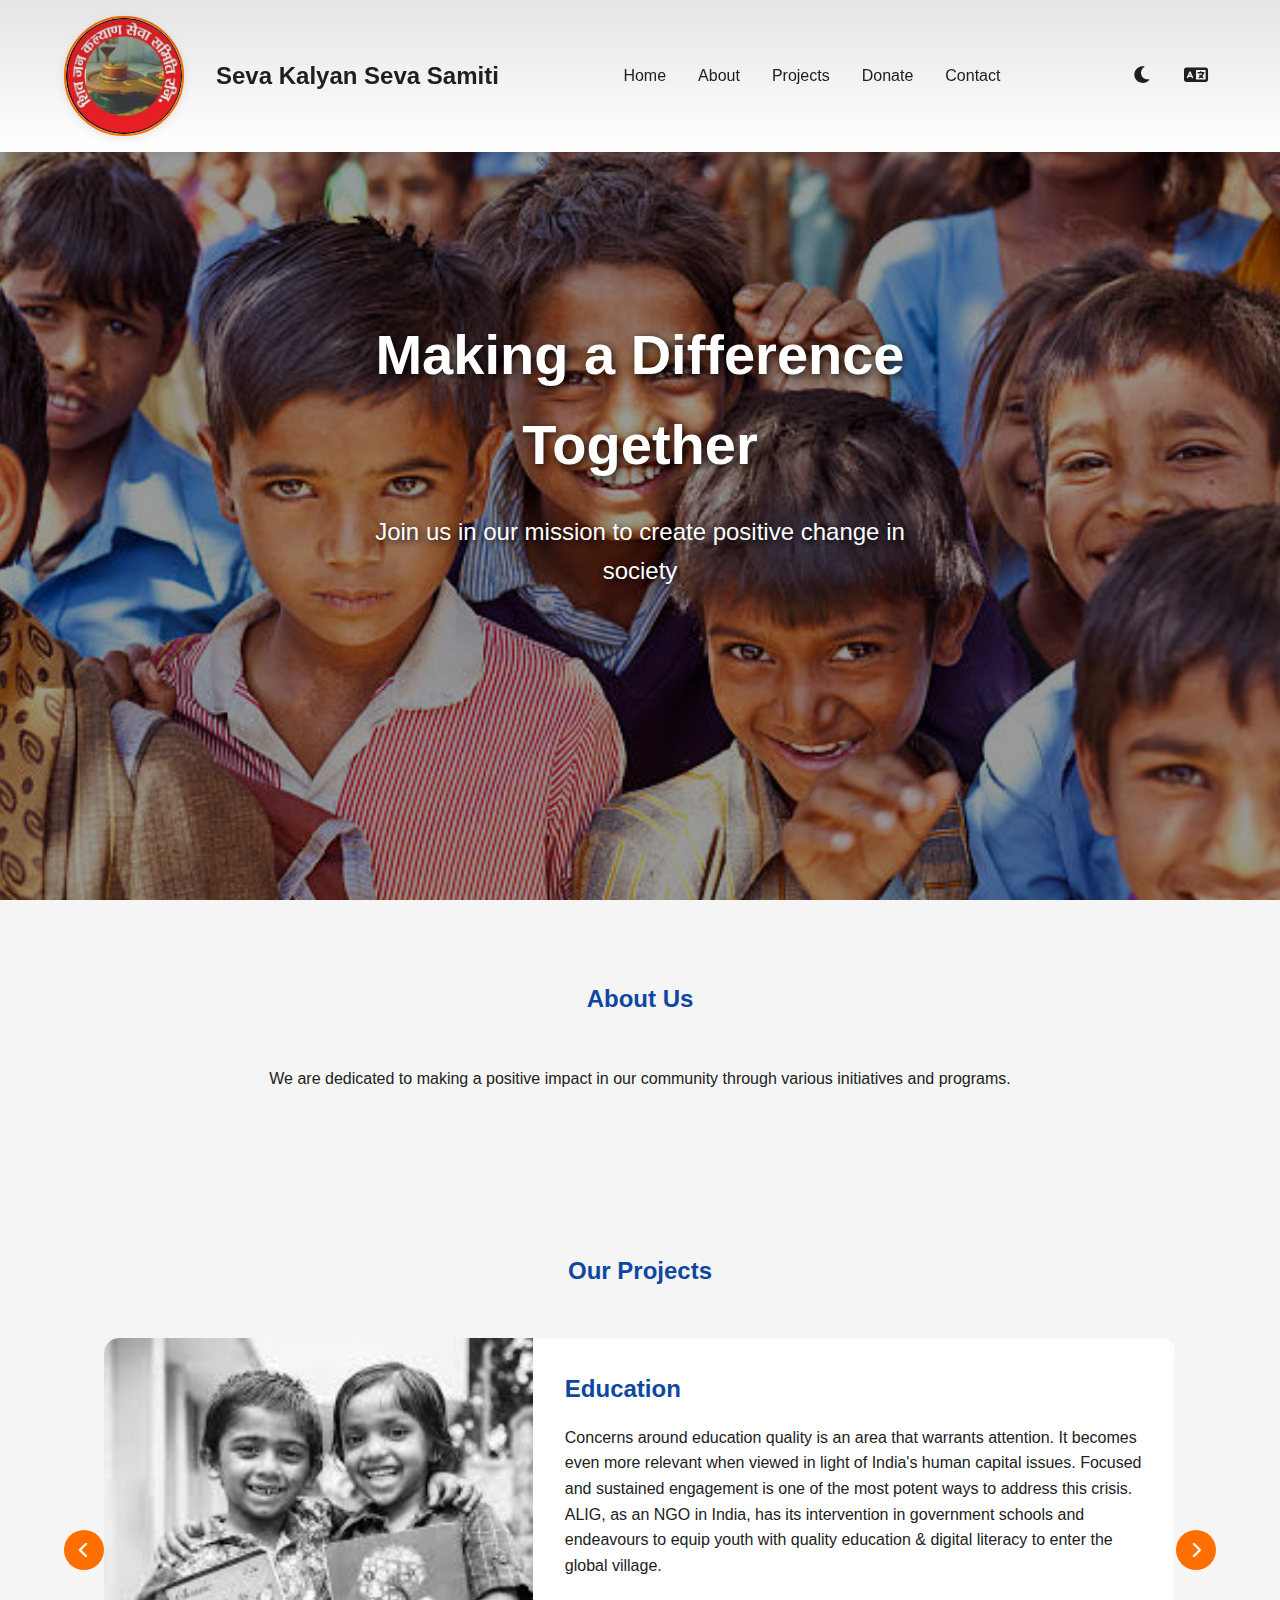
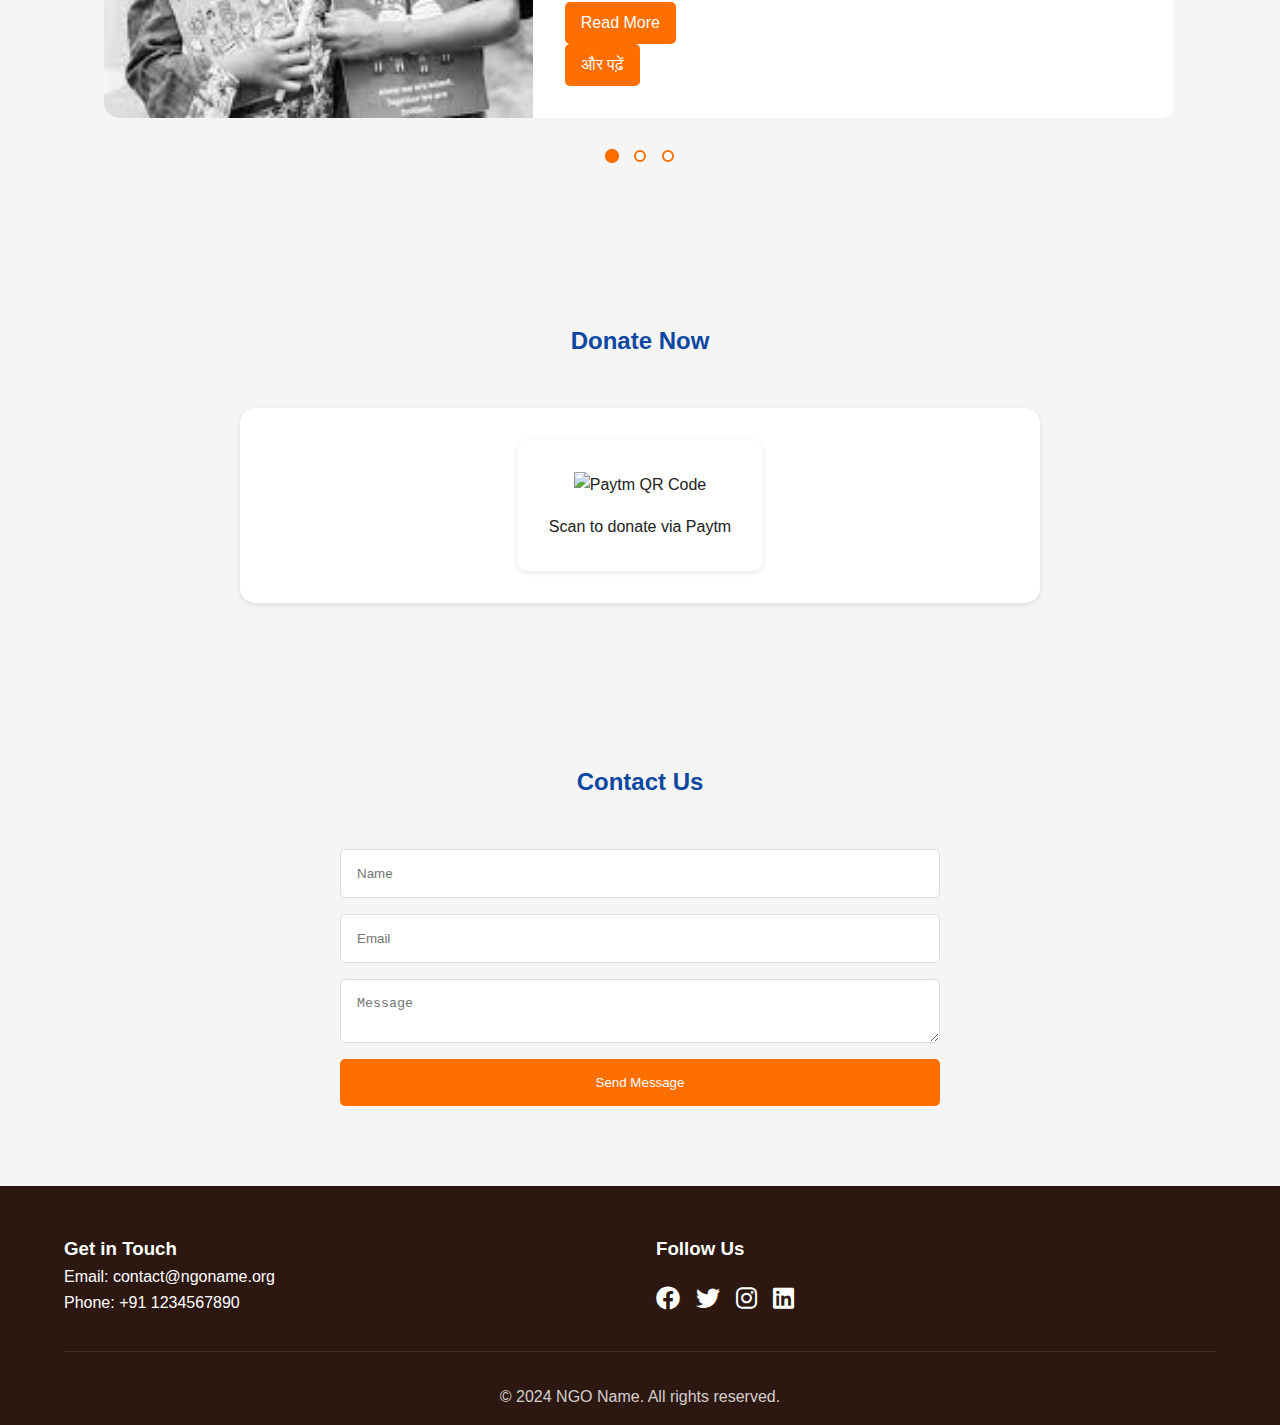
==== index.html @ a069b9fa "Add files via upload" ====
<!DOCTYPE html>
<html lang="en">
<head>
    <meta charset="UTF-8">
    <meta name="viewport" content="width=device-width, initial-scale=1.0">
    <title>NGO Website</title>
    <link rel="stylesheet" href="styles.css">
    <link rel="stylesheet" href="https://cdnjs.cloudflare.com/ajax/libs/font-awesome/6.0.0/css/all.min.css">
</head>
<body>
    <header>
        <nav class="navbar">
            <div class="logo">
                <img src="logo.png" alt="सेवा कल्याण सेवा समिति Logo" class="logo-img">
                <div class="logo-text">
                    <h1 class="en">Seva Kalyan Seva Samiti</h1>
                    <h1 class="hi">सेवा कल्याण सेवा समिति</h1>
                </div>
            </div>
            <button class="hamburger">
                <i class="fas fa-bars"></i>
            </button>
            <div class="nav-links">
                <a href="#home">Home</a>
                <a href="#about">About</a>
                <a href="#projects">Projects</a>
                <a href="#donate">Donate</a>
                <a href="#contact">Contact</a>
            </div>
            <div class="nav-controls">
                <button id="darkModeToggle">
                    <i class="fas fa-moon"></i>
                </button>
                <button id="languageToggle">
                    <i class="fas fa-language"></i>
                </button>
            </div>
        </nav>
    </header>

    <main>
        <section id="home" class="hero">
            <div class="hero-background"></div>
            <div class="hero-content">
                <div class="hero-text">
                    <h1 class="en">Making a Difference Together</h1>
                    <h1 class="hi">साथ मिलकर बदलाव लाएं</h1>
                    <p class="en">Join us in our mission to create positive change in society</p>
                    <p class="hi">समाज में सकारात्मक बदलाव लाने के लिए हमारे साथ जुड़ें</p>
                </div>
            </div>
        </section>

        <section id="about" class="about">
            <h2 class="en">About Us</h2>
            <h2 class="hi">हमारे बारे में</h2>
            <div class="about-content">
                <p class="en">We are dedicated to making a positive impact in our community through various initiatives and programs.</p>
                <p class="hi">हम विभिन्न पहलों और कार्यक्रमों के माध्यम से अपने समुदाय में सकारात्मक प्रभाव डालने के लिए समर्पित हैं।</p>
            </div>
        </section>

        <section id="projects" class="projects">
            <h2 class="en">Our Projects</h2>
            <h2 class="hi">हमारे प्रोजेक्ट्स</h2>
            
            <div class="carousel-container">
                <button class="carousel-button prev">
                    <i class="fas fa-chevron-left"></i>
                </button>
                
                <div class="carousel-track-container">
                    <div class="carousel-track">
                        <!-- Education Card -->
                        <div class="carousel-card">
                            <div class="card-image">
                                <img src="education.jpeg" alt="Education">
                            </div>
                            <div class="card-content">
                                <h3 class="en">Education</h3>
                                <h3 class="hi">शिक्षा</h3>
                                <p class="en">Concerns around education quality is an area that warrants attention. It becomes even more relevant when viewed in light of India's human capital issues. Focused and sustained engagement is one of the most potent ways to address this crisis. ALIG, as an NGO in India, has its intervention in government schools and endeavours to equip youth with quality education & digital literacy to enter the global village.</p>
                                <p class="hi">शिक्षा की गुणवत्ता के बारे में चिंताएं एक ऐसा क्षेत्र है जो ध्यान देने योग्य है। भारत की मानव पूंजी के मुद्दों के संदर्भ में यह और भी प्रासंगिक हो जाता है।</p>
                                <a href="programs.html#education" class="read-more en">Read More</a>
                                <a href="programs.html#education" class="read-more hi">और पढ़ें</a>
                            </div>
                        </div>

                        <!-- Health Card -->
                        <div class="carousel-card">
                            <div class="card-image">
                                <img src="health.jpeg" alt="Health & Emergency">
                            </div>
                            <div class="card-content">
                                <h3 class="en">Health & Emergency</h3>
                                <h3 class="hi">स्वास्थ्य और आपातकाल</h3>
                                <p class="en">India has more than half of its population under the age of twenty-five years, a proportion which is larger than any other country in the world. It is thus imperative to address issues pertaining to the health of this young population. ALIG as a responsible NGO in India, shoulders its responsibility by imparting training on health & emergency subjects to ensure our youth's well-being and to keep them prepared for such exigencies.</p>
                                <p class="hi">भारत की आधी से अधिक आबादी पच्चीस वर्ष से कम आयु की है, जो दुनिया के किसी भी अन्य देश की तुलना में अधिक है।</p>
                                <a href="programs.html#health" class="read-more en">Read More</a>
                                <a href="programs.html#health" class="read-more hi">और पढ़ें</a>
                            </div>
                        </div>

                        <!-- Skill Card -->
                        <div class="carousel-card">
                            <div class="card-image">
                                <img src="skill.jpeg" alt="Skill Development">
                            </div>
                            <div class="card-content">
                                <h3 class="en">Skill Development</h3>
                                <h3 class="hi">कौशल विकास</h3>
                                <p class="en">Skill is a valuable tool to empower a person with financial independence and social equality. India, with more than 65% of its population in the working age group, needs to train this large section of the society for its development. As an NGO in India, ALIG provides occupational trainings and employment-oriented workshops & courses to help individuals develop vocational skills and contribute towards India's development.</p>
                                <p class="hi">कौशल एक महत्वपूर्ण उपकरण है जो व्यक्ति को वित्तीय स्वतंत्रता और सामाजिक समानता के साथ सशक्त बनाता है।</p>
                                <a href="programs.html#skill" class="read-more en">Read More</a>
                                <a href="programs.html#skill" class="read-more hi">और पढ़ें</a>
                            </div>
                        </div>
                    </div>
                </div>

                <button class="carousel-button next">
                    <i class="fas fa-chevron-right"></i>
                </button>

                <div class="carousel-nav">
                    <button class="carousel-indicator active" data-index="0"></button>
                    <button class="carousel-indicator" data-index="1"></button>
                    <button class="carousel-indicator" data-index="2"></button>
                </div>
            </div>
        </section>

        <section id="donate" class="donate">
            <h2 class="en">Donate Now</h2>
            <h2 class="hi">अभी दान करें</h2>
            <div class="donation-container">
                <div class="qr-code">
                    <img src="https://via.placeholder.com/200x200" alt="Paytm QR Code">
                    <p class="en">Scan to donate via Paytm</p>
                    <p class="hi">Paytm के माध्यम से दान करने के लिए स्कैन करें</p>
                </div>
            </div>
        </section>

        <section id="contact" class="contact">
            <h2 class="en">Contact Us</h2>
            <h2 class="hi">संपर्क करें</h2>
            <div class="contact-form">
                <form>
                    <input type="text" placeholder="Name" class="en" placeholder-hi="नाम">
                    <input type="email" placeholder="Email" class="en" placeholder-hi="ईमेल">
                    <textarea placeholder="Message" class="en" placeholder-hi="संदेश"></textarea>
                    <button type="submit" class="en">Send Message</button>
                    <button type="submit" class="hi">संदेश भेजें</button>
                </form>
            </div>
        </section>
    </main>

    <footer>
        <div class="footer-content">
            <div class="footer-section">
                <h3 class="en">Get in Touch</h3>
                <h3 class="hi">संपर्क में रहें</h3>
                <p class="en">Email: contact@ngoname.org</p>
                <p class="en">Phone: +91 1234567890</p>
            </div>
            <div class="footer-section">
                <h3 class="en">Follow Us</h3>
                <h3 class="hi">हमें फॉलो करें</h3>
                <div class="social-links">
                    <a href="#"><i class="fab fa-facebook"></i></a>
                    <a href="#"><i class="fab fa-twitter"></i></a>
                    <a href="#"><i class="fab fa-instagram"></i></a>
                    <a href="#"><i class="fab fa-linkedin"></i></a>
                </div>
            </div>
        </div>
        <div class="footer-bottom">
            <p class="en">&copy; 2024 NGO Name. All rights reserved.</p>
            <p class="hi">&copy; 2024 एनजीओ नाम। सर्वाधिकार सुरक्षित।</p>
        </div>
    </footer>

    <script src="script.js"></script>
</body>
</html>
---- styles.css ----
:root {
    --primary-color: #FF6F00;
    --secondary-color: #0D47A1;
    --text-color: #212121;
    --bg-color: #F5F5F5;
    --card-bg: #ffffff;
    --nav-bg: #ffffff;  /* Changed to white */
    --nav-text: #212121;  /* Changed to dark text */
    --shadow: 0 2px 5px rgba(0,0,0,0.1);
    --accent-color: #388E3C;
    --footer-bg: #2C1810; /* Dark brown footer */
}

[data-theme="dark"] {
    --primary-color: #FF6F00;
    --secondary-color: #0D47A1;
    --text-color: #ffffff;
    --bg-color: #1a1b26;
    --card-bg: #24283b;
    --nav-bg: #24283b;  /* Changed navbar background for dark mode */
    --nav-text: #ffffff;  /* Changed navbar text color for dark mode */
    --shadow: 0 2px 5px rgba(0,0,0,0.3);
    --accent-color: #388E3C;
    --footer-bg: #1a1010;
}

* {
    margin: 0;
    padding: 0;
    box-sizing: border-box;
}

body {
    font-family: 'Segoe UI', Tahoma, Geneva, Verdana, sans-serif;
    line-height: 1.6;
    color: var(--text-color);
    background-color: var(--bg-color);
    transition: background-color 0.3s, color 0.3s;
}

/* Navbar Styles */
.navbar {
    display: flex;
    justify-content: space-between;
    align-items: center;
    padding: 1rem 5%;
    background-color: var(--nav-bg);
    box-shadow: 0 2px 10px rgba(0,0,0,0.1);
    position: fixed;
    width: 100%;
    top: 0;
    z-index: 1000;
}

.logo {
    display: flex;
    align-items: center;
    gap: 2rem;
}

.logo-img {
    width: 120px;
    height: 120px;
    border-radius: 50%;
    object-fit: cover;
    box-shadow: 0 2px 10px rgba(0,0,0,0.1);
    border: 2px solid var(--primary-color);
}

.logo-text {
    display: flex;
    flex-direction: column;
}

.logo-text h1 {
    font-size: 1.5rem;
    color: var(--nav-text);
    font-weight: 600;
    line-height: 1.2;
}

.flag {
    width: 40px;
    height: auto;
}

.nav-links {
    display: flex;
    gap: 2rem;
}

.nav-links a {
    text-decoration: none;
    color: var(--nav-text);
    font-weight: 500;
    transition: color 0.3s;
}

.nav-links a:hover {
    color: var(--primary-color);
}

.nav-controls {
    display: flex;
    gap: 1rem;
}

.nav-controls button {
    background: none;
    border: none;
    color: var(--nav-text);
    cursor: pointer;
    font-size: 1.2rem;
    padding: 0.5rem;
    transition: color 0.3s;
}

.nav-controls button:hover {
    color: var(--primary-color);
}

/* Add a subtle gradient to navbar */
.navbar::before {
    content: '';
    position: absolute;
    top: 0;
    left: 0;
    right: 0;
    bottom: 0;
    background: linear-gradient(to bottom, rgba(0,0,0,0.1), transparent);
    pointer-events: none;
}

/* Hero Section */
.hero {
    height: 100vh;
    position: relative;
    overflow: hidden;
}

.hero-background {
    position: absolute;
    top: 0;
    left: 0;
    width: 100%;
    height: 100%;
    background-image: url('bgrnd.jpg');
    background-size: cover;
    background-position: center;
    z-index: 1;
}

.hero-background::after {
    content: '';
    position: absolute;
    top: 0;
    left: 0;
    width: 100%;
    height: 100%;
    background: rgba(0, 0, 0, 0.4);
    z-index: 2;
}

.hero-content {
    position: relative;
    z-index: 3;
    height: 100%;
    display: flex;
    align-items: center;
    justify-content: center;
    text-align: center;
    padding: 0 1rem;
}

.hero-text {
    max-width: 800px;
    padding: 2rem;
    background: transparent;
    border-radius: 15px;
    text-shadow: 2px 2px 8px rgba(0, 0, 0, 0.8);
}

.hero-content h1 {
    font-size: 3.5rem;
    margin-bottom: 1.5rem;
    color: #ffffff;
    text-shadow: 2px 2px 8px rgba(0, 0, 0, 0.8);
    font-weight: 700;
}

.hero-content p {
    font-size: 1.5rem;
    max-width: 600px;
    margin: 0 auto;
    color: #ffffff;
    text-shadow: 2px 2px 6px rgba(0, 0, 0, 0.8);
    font-weight: 500;
}

/* Section Styles */
section {
    padding: 5rem 5%;
}

section h2 {
    text-align: center;
    margin-bottom: 3rem;
    color: var(--secondary-color);
}

/* About Section */
.about-content {
    max-width: 800px;
    margin: 0 auto;
    text-align: center;
}

/* Projects Section */
.project-grid {
    display: grid;
    grid-template-columns: repeat(auto-fit, minmax(300px, 1fr));
    gap: 2rem;
}

.project-card {
    background-color: var(--card-bg);
    padding: 2rem;
    border-radius: 10px;
    box-shadow: var(--shadow);
    transition: transform 0.3s;
    border: 1px solid rgba(13, 71, 161, 0.1);
}

.project-card:hover {
    transform: translateY(-5px);
    border-color: var(--secondary-color);
}

.project-card h3 {
    color: var(--secondary-color);
}

/* Donate Section */
.donation-container {
    display: flex;
    justify-content: center;
    align-items: center;
    flex-direction: column;
    gap: 2rem;
}

.qr-code {
    background-color: var(--card-bg);
    padding: 2rem;
    border-radius: 10px;
    box-shadow: var(--shadow);
    text-align: center;
}

.qr-code img {
    max-width: 200px;
    margin-bottom: 1rem;
}

/* Contact Section */
.contact-form {
    max-width: 600px;
    margin: 0 auto;
}

.contact-form form {
    display: flex;
    flex-direction: column;
    gap: 1rem;
}

.contact-form input,
.contact-form textarea {
    padding: 1rem;
    border: 1px solid #ddd;
    border-radius: 5px;
    background-color: var(--card-bg);
    color: var(--text-color);
}

.contact-form input:focus,
.contact-form textarea:focus {
    outline: none;
    border-color: var(--secondary-color);
    box-shadow: 0 0 0 2px rgba(13, 71, 161, 0.1);
}

.contact-form button {
    padding: 1rem;
    background-color: var(--primary-color);
    color: white;
    border: none;
    border-radius: 5px;
    cursor: pointer;
    transition: background-color 0.3s;
}

.contact-form button:hover {
    background-color: var(--secondary-color);
}

/* Footer */
footer {
    background-color: var(--footer-bg);
    padding: 3rem 5% 1rem;
    color: white;
}

.footer-content {
    display: grid;
    grid-template-columns: repeat(auto-fit, minmax(250px, 1fr));
    gap: 2rem;
    margin-bottom: 2rem;
}

.footer-section h3 {
    color: white;
}

.social-links {
    display: flex;
    gap: 1rem;
    margin-top: 1rem;
}

.social-links a {
    color: white;
    font-size: 1.5rem;
    transition: color 0.3s;
}

.social-links a:hover {
    color: var(--primary-color);
}

.footer-bottom {
    text-align: center;
    padding-top: 2rem;
    border-top: 1px solid rgba(255, 255, 255, 0.1);
}

.footer-bottom p {
    color: rgba(255, 255, 255, 0.8);
}

/* Language Toggle */
.hi {
    display: none;
}

[data-language="hi"] .en {
    display: none;
}

[data-language="hi"] .hi {
    display: block;
}

/* Responsive adjustments for hero section */
@media (max-width: 768px) {
    .hero-content h1 {
        font-size: 2.5rem;
        text-shadow: 2px 2px 6px rgba(0, 0, 0, 0.8);
    }

    .hero-content p {
        font-size: 1.2rem;
        text-shadow: 1px 1px 4px rgba(0, 0, 0, 0.8);
    }

    .hero-text {
        padding: 1.5rem;
    }

    .logo-img {
        width: 100px;
        height: 100px;
    }
}

/* Add purple gradient to dark mode cards */
[data-theme="dark"] .project-card {
    background: linear-gradient(145deg, #24283b, #1a1b26);
    border: 1px solid rgba(255, 255, 255, 0.1);
}

[data-theme="dark"] .project-card:hover {
    border-color: var(--primary-color);
    box-shadow: 0 5px 15px rgba(255, 111, 0, 0.2);
}

/* Update dark mode form elements */
[data-theme="dark"] .contact-form input,
[data-theme="dark"] .contact-form textarea {
    background-color: #1a1b26;
    border-color: rgba(255, 255, 255, 0.1);
    color: var(--text-color);
}

[data-theme="dark"] .contact-form input:focus,
[data-theme="dark"] .contact-form textarea:focus {
    border-color: var(--primary-color);
    box-shadow: 0 0 0 2px rgba(255, 111, 0, 0.2);
}

/* Update dark mode footer */
[data-theme="dark"] footer {
    background-color: #24283b;
}

[data-theme="dark"] .footer-bottom {
    border-top: 1px solid rgba(255, 255, 255, 0.1);
}

/* Add subtle purple glow to dark mode buttons */
[data-theme="dark"] .nav-controls button:hover {
    color: var(--primary-color);
    text-shadow: 0 0 10px rgba(255, 111, 0, 0.5);
}

/* Update dark mode navbar */
[data-theme="dark"] .navbar {
    background-color: var(--nav-bg);
    backdrop-filter: blur(10px);
    border-bottom: 1px solid rgba(255, 255, 255, 0.1);
}

[data-theme="dark"] .nav-controls button {
    color: var(--nav-text);
}

[data-theme="dark"] .hamburger i {
    color: var(--nav-text);
}

[data-theme="dark"] .logo-text h1 {
    color: var(--nav-text);
}

[data-theme="dark"] .nav-links {
    background-color: var(--nav-bg);
}

[data-theme="dark"] .nav-links a {
    color: var(--nav-text);
}

/* Add purple tint to dark mode section backgrounds */
[data-theme="dark"] section {
    background-color: #1a1b26;
}

/* Update dark mode QR code container */
[data-theme="dark"] .qr-code {
    background: linear-gradient(145deg, #24283b, #1a1b26);
    border: 1px solid rgba(255, 255, 255, 0.1);
}

/* Carousel Styles */
.carousel-container {
    position: relative;
    width: 100%;
    max-width: 1200px;
    margin: 0 auto;
    padding: 0 40px;
}

.carousel-track-container {
    overflow: hidden;
    position: relative;
    border-radius: 15px;
}

.carousel-track {
    display: flex;
    transition: transform 0.5s ease-in-out;
    height: 100%;
}

.carousel-card {
    flex: 0 0 100%;
    display: flex;
    background: var(--card-bg);
    border-radius: 15px;
    overflow: hidden;
    box-shadow: var(--shadow);
    transition: transform 0.3s ease;
}

[data-theme="dark"] .carousel-card {
    background: linear-gradient(145deg, #24283b, #1a1b26);
    border: 1px solid rgba(255, 255, 255, 0.1);
}

.card-image {
    flex: 0 0 40%;
    position: relative;
    overflow: hidden;
}

.card-image img {
    width: 100%;
    height: 100%;
    object-fit: cover;
    filter: grayscale(100%);
    transition: filter 0.3s ease, transform 0.3s ease;
}

.carousel-card:hover .card-image img {
    filter: grayscale(0%);
    transform: scale(1.05);
}

.card-content {
    flex: 0 0 60%;
    padding: 2rem;
    display: flex;
    flex-direction: column;
    justify-content: space-between;
}

.card-content h3 {
    color: var(--secondary-color);
    margin-bottom: 1rem;
    font-size: 1.5rem;
}

.card-content p {
    margin-bottom: 1.5rem;
    line-height: 1.6;
}

.read-more {
    display: inline-block;
    padding: 0.5rem 1rem;
    background-color: var(--primary-color);
    color: white;
    text-decoration: none;
    border-radius: 5px;
    transition: background-color 0.3s ease;
    align-self: flex-start;
}

.read-more:hover {
    background-color: var(--secondary-color);
}

.carousel-button {
    position: absolute;
    top: 50%;
    transform: translateY(-50%);
    background: var(--primary-color);
    border: none;
    width: 40px;
    height: 40px;
    border-radius: 50%;
    cursor: pointer;
    color: white;
    font-size: 1rem;
    display: flex;
    align-items: center;
    justify-content: center;
    transition: background-color 0.3s ease, transform 0.3s ease;
    z-index: 10;
}

.carousel-button:hover {
    background-color: var(--secondary-color);
    transform: translateY(-50%) scale(1.1);
}

.carousel-button.prev {
    left: 0;
}

.carousel-button.next {
    right: 0;
}

.carousel-nav {
    display: flex;
    justify-content: center;
    gap: 1rem;
    margin-top: 2rem;
}

.carousel-indicator {
    width: 12px;
    height: 12px;
    border-radius: 50%;
    border: none;
    background-color: var(--card-bg);
    cursor: pointer;
    transition: background-color 0.3s ease, transform 0.3s ease;
    border: 2px solid var(--primary-color);
}

.carousel-indicator.active {
    background-color: var(--primary-color);
    transform: scale(1.2);
}

/* Responsive adjustments for carousel */
@media (max-width: 992px) {
    .carousel-card {
        flex-direction: column;
    }

    .card-image {
        flex: 0 0 200px;
    }

    .card-content {
        flex: 1;
    }
}

@media (max-width: 768px) {
    .carousel-container {
        padding: 0 20px;
    }

    .card-content {
        padding: 1.5rem;
    }

    .card-content h3 {
        font-size: 1.25rem;
    }
}

/* Programs Page Styles */
.programs-page {
    padding-top: 100px;
}

.programs-hero {
    background: linear-gradient(rgba(0,0,0,0.7), rgba(0,0,0,0.7)), url('https://source.unsplash.com/random/1920x1080/?education,health,skill');
    background-size: cover;
    background-position: center;
    color: white;
    text-align: center;
    padding: 4rem 2rem;
    margin-bottom: 2rem;
}

.programs-hero h1 {
    font-size: 3rem;
    margin-bottom: 1rem;
    color: var(--primary-color);
}

.programs-intro {
    max-width: 800px;
    margin: 0 auto 3rem;
    text-align: center;
    padding: 0 1rem;
}

.program-section {
    padding: 4rem 5%;
}

.program-section:nth-child(even) {
    background-color: var(--bg-color);
}

.program-section h2 {
    text-align: center;
    color: var(--secondary-color);
    margin-bottom: 3rem;
    font-size: 2.5rem;
}

.program-grid {
    display: grid;
    grid-template-columns: repeat(auto-fit, minmax(300px, 1fr));
    gap: 2rem;
    max-width: 1400px;
    margin: 0 auto;
}

.program-card {
    background: var(--card-bg);
    padding: 2rem;
    border-radius: 10px;
    box-shadow: var(--shadow);
    transition: transform 0.3s ease, box-shadow 0.3s ease;
    border: 1px solid rgba(13, 71, 161, 0.1);
}

.program-card:hover {
    transform: translateY(-5px);
    box-shadow: 0 10px 20px rgba(0,0,0,0.1);
}

.program-card h3 {
    color: var(--primary-color);
    margin-bottom: 1rem;
    font-size: 1.3rem;
}

.program-card p {
    color: var(--text-color);
    line-height: 1.6;
}

/* Dark mode styles for programs page */
[data-theme="dark"] .program-section:nth-child(even) {
    background-color: #1a1b26;
}

[data-theme="dark"] .program-card {
    background: linear-gradient(145deg, #24283b, #1a1b26);
    border: 1px solid rgba(255, 255, 255, 0.1);
}

[data-theme="dark"] .program-card:hover {
    box-shadow: 0 10px 20px rgba(0,0,0,0.3);
    border-color: var(--primary-color);
}

/* Responsive styles for programs page */
@media (max-width: 768px) {
    .programs-hero h1 {
        font-size: 2rem;
    }

    .program-section {
        padding: 3rem 1rem;
    }

    .program-section h2 {
        font-size: 2rem;
    }

    .program-card {
        padding: 1.5rem;
    }
}

/* Hamburger Menu */
.hamburger {
    display: none;
    cursor: pointer;
    background: none;
    border: none;
    padding: 0.5rem;
    z-index: 1000;
}

.hamburger i {
    font-size: 1.5rem;
    color: var(--nav-text);
    transition: transform 0.3s ease;
}

/* Mobile Navigation */
@media (max-width: 768px) {
    .hamburger {
        display: block;
        position: absolute;
        right: 0.5rem;
        top: 50%;
        transform: translateY(-50%);
    }

    .nav-links {
        display: none;
        width: 100%;
        background-color: var(--nav-bg);
        padding: 1rem;
        position: absolute;
        top: 100%;
        left: 0;
        flex-direction: column;
        align-items: center;
        box-shadow: 0 2px 5px rgba(0,0,0,0.1);
        transition: all 0.3s ease;
    }

    .nav-links.active {
        display: flex;
    }

    .nav-links a {
        padding: 0.8rem 0;
        width: 100%;
        text-align: center;
        border-bottom: 1px solid rgba(0,0,0,0.1);
    }

    .nav-links a:last-child {
        border-bottom: none;
    }

    .nav-controls {
        position: absolute;
        right: 4rem;
        top: 50%;
        transform: translateY(-50%);
        gap: 0.5rem;
    }

    .nav-controls button {
        padding: 0.3rem;
        font-size: 1rem;
    }

    .navbar {
        flex-direction: row;
        padding: 1rem;
        align-items: center;
        min-height: 70px;
        position: relative;
    }

    .logo {
        margin-right: auto;
        padding-right: 120px;
    }

    .logo-text h1 {
        font-size: 1.2rem;
    }
}

/* Additional mobile optimization for very small screens */
@media (max-width: 400px) {
    .logo {
        padding-right: 100px;
    }

    .logo-text h1 {
        font-size: 1rem;
    }

    .nav-controls {
        right: 3.5rem;
    }

    .nav-controls button {
        padding: 0.2rem;
    }

    .hamburger {
        right: 0.3rem;
    }

    .logo-img {
        width: 90px;
        height: 90px;
    }
}

/* Dark mode adjustments for mobile nav */
[data-theme="dark"] .nav-links {
    background-color: var(--nav-bg);
    border-top: 1px solid rgba(255,255,255,0.1);
}

[data-theme="dark"] .nav-links a {
    border-bottom: 1px solid rgba(255,255,255,0.1);
}

/* Donation Page Styles */
.donation-page {
    padding-top: 100px;
}

.donation-hero {
    background: linear-gradient(rgba(0,0,0,0.7), rgba(0,0,0,0.7)), url('bgrnd.jpg');
    background-size: cover;
    background-position: center;
    color: white;
    text-align: center;
    padding: 4rem 2rem;
    margin-bottom: 2rem;
}

.donation-hero h1 {
    font-size: 3rem;
    margin-bottom: 1rem;
    color: var(--primary-color);
}

.donation-hero p {
    font-size: 1.2rem;
    max-width: 600px;
    margin: 0 auto;
}

.donation-options {
    padding: 2rem 5%;
}

.donation-container {
    max-width: 800px;
    margin: 0 auto;
    background: var(--card-bg);
    padding: 2rem;
    border-radius: 15px;
    box-shadow: var(--shadow);
}

.donation-amounts, .payment-methods {
    margin-bottom: 2rem;
}

.amount-buttons {
    display: grid;
    grid-template-columns: repeat(auto-fit, minmax(120px, 1fr));
    gap: 1rem;
    margin-top: 1rem;
}

.amount-buttons button {
    padding: 1rem;
    border: 2px solid var(--primary-color);
    border-radius: 8px;
    background: transparent;
    color: var(--text-color);
    font-size: 1.2rem;
    cursor: pointer;
    transition: all 0.3s ease;
}

.amount-buttons button.active,
.amount-buttons button:hover {
    background: var(--primary-color);
    color: white;
}

.custom-amount {
    grid-column: 1 / -1;
}

.custom-amount input {
    width: 100%;
    padding: 1rem;
    border: 2px solid var(--primary-color);
    border-radius: 8px;
    font-size: 1.2rem;
    color: var(--text-color);
    background: transparent;
}

.payment-buttons {
    display: grid;
    grid-template-columns: repeat(auto-fit, minmax(150px, 1fr));
    gap: 1rem;
    margin-top: 1rem;
}

.payment-method-btn {
    display: flex;
    flex-direction: column;
    align-items: center;
    gap: 0.5rem;
    padding: 1rem;
    border: 2px solid var(--primary-color);
    border-radius: 8px;
    background: transparent;
    color: var(--text-color);
    cursor: pointer;
    transition: all 0.3s ease;
}

.payment-method-btn i {
    font-size: 1.5rem;
}

.payment-method-btn:hover,
.payment-method-btn.active {
    background: var(--primary-color);
    color: white;
}

.donate-btn {
    width: 100%;
    padding: 1rem;
    background: var(--primary-color);
    color: white;
    border: none;
    border-radius: 8px;
    font-size: 1.2rem;
    cursor: pointer;
    transition: background-color 0.3s ease;
}

.donate-btn:hover {
    background: var(--secondary-color);
}

.donate-btn:disabled {
    background: #ccc;
    cursor: not-allowed;
}

.info-container {
    display: grid;
    grid-template-columns: repeat(auto-fit, minmax(250px, 1fr));
    gap: 2rem;
    max-width: 800px;
    margin: 2rem auto;
    padding: 0 1rem;
}

.info-card {
    text-align: center;
    padding: 2rem;
    background: var(--card-bg);
    border-radius: 15px;
    box-shadow: var(--shadow);
}

.info-card i {
    font-size: 2.5rem;
    color: var(--primary-color);
    margin-bottom: 1rem;
}

.info-card h3 {
    margin-bottom: 1rem;
    color: var(--secondary-color);
}

/* Dark mode styles for donation page */
[data-theme="dark"] .donation-container,
[data-theme="dark"] .info-card {
    background: linear-gradient(145deg, #24283b, #1a1b26);
    border: 1px solid rgba(255, 255, 255, 0.1);
}

[data-theme="dark"] .amount-buttons button,
[data-theme="dark"] .payment-method-btn,
[data-theme="dark"] .custom-amount input {
    border-color: var(--primary-color);
    color: var(--text-color);
}

[data-theme="dark"] .custom-amount input {
    background: transparent;
}

/* Responsive styles for donation page */
@media (max-width: 768px) {
    .donation-hero h1 {
        font-size: 2rem;
    }

    .donation-container {
        padding: 1.5rem;
    }

    .amount-buttons {
        grid-template-columns: repeat(2, 1fr);
    }

    .payment-buttons {
        grid-template-columns: 1fr;
    }

    .info-container {
        grid-template-columns: 1fr;
    }
}
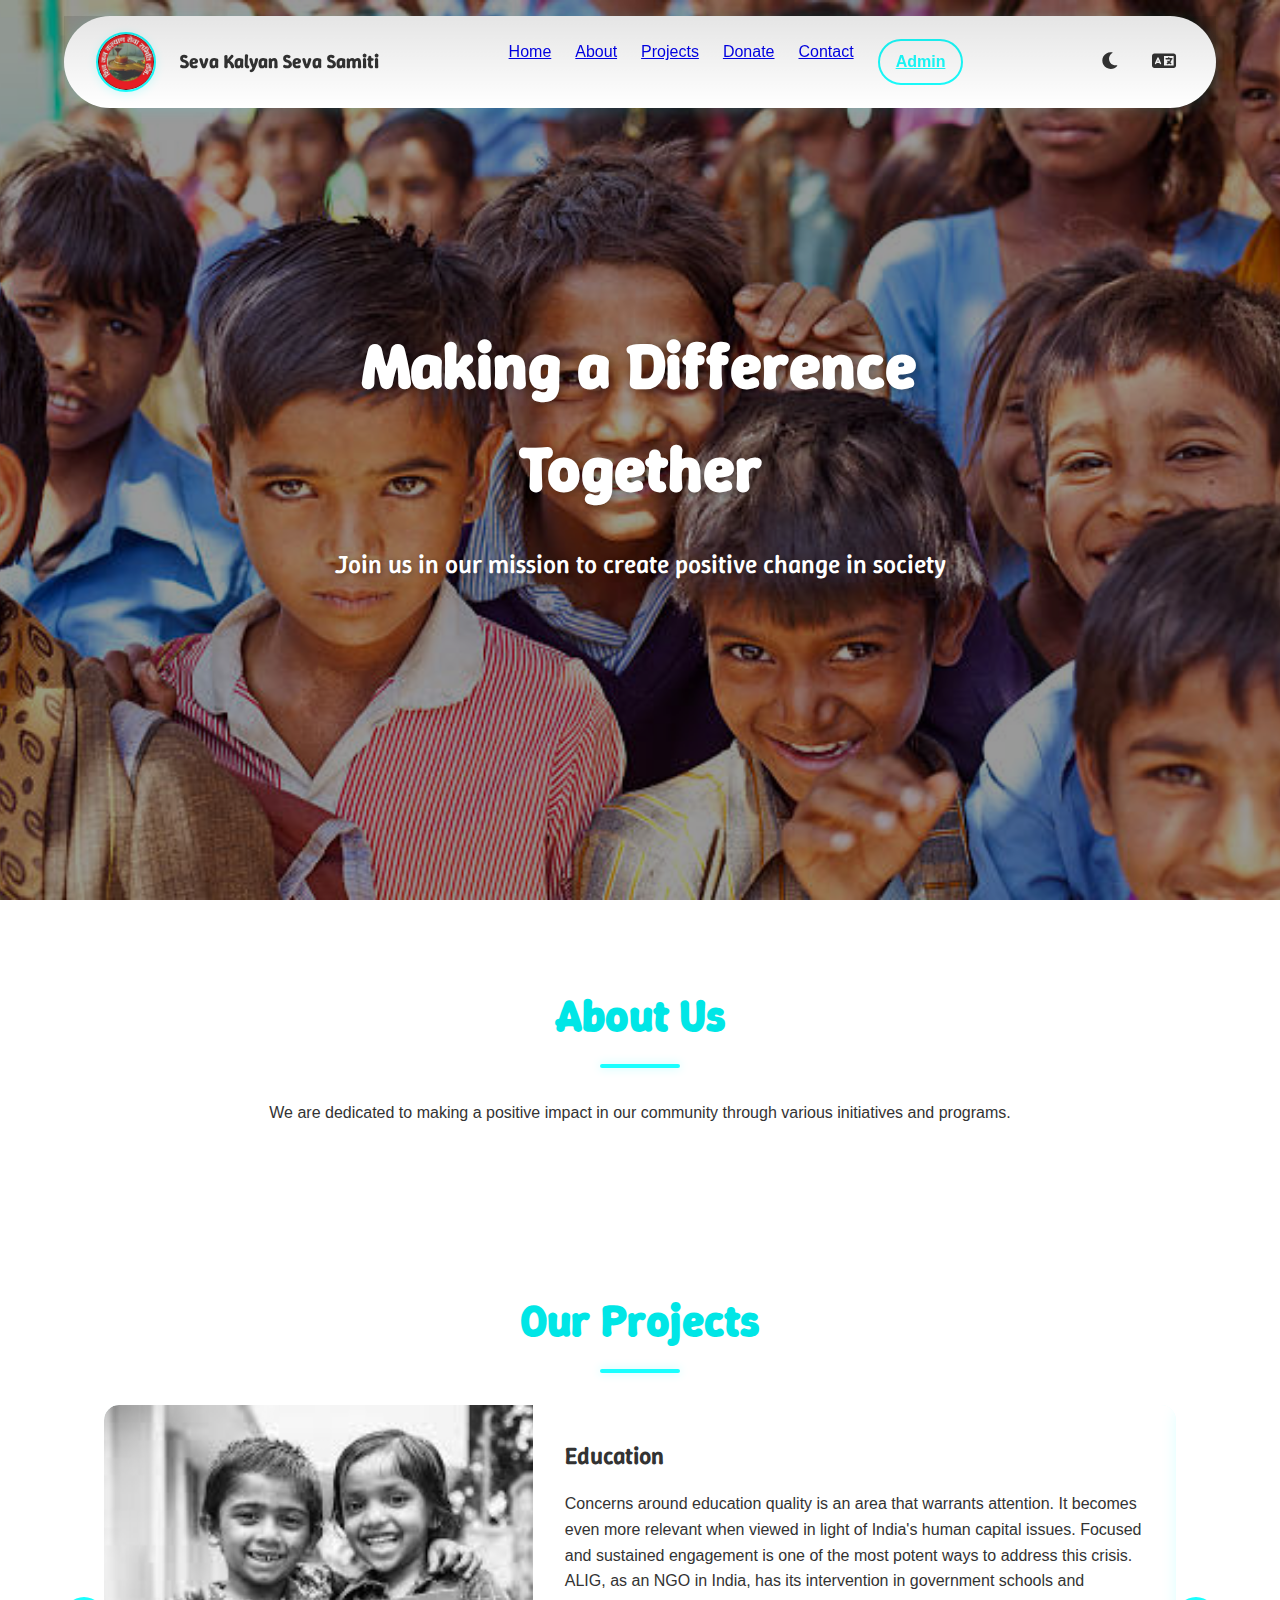
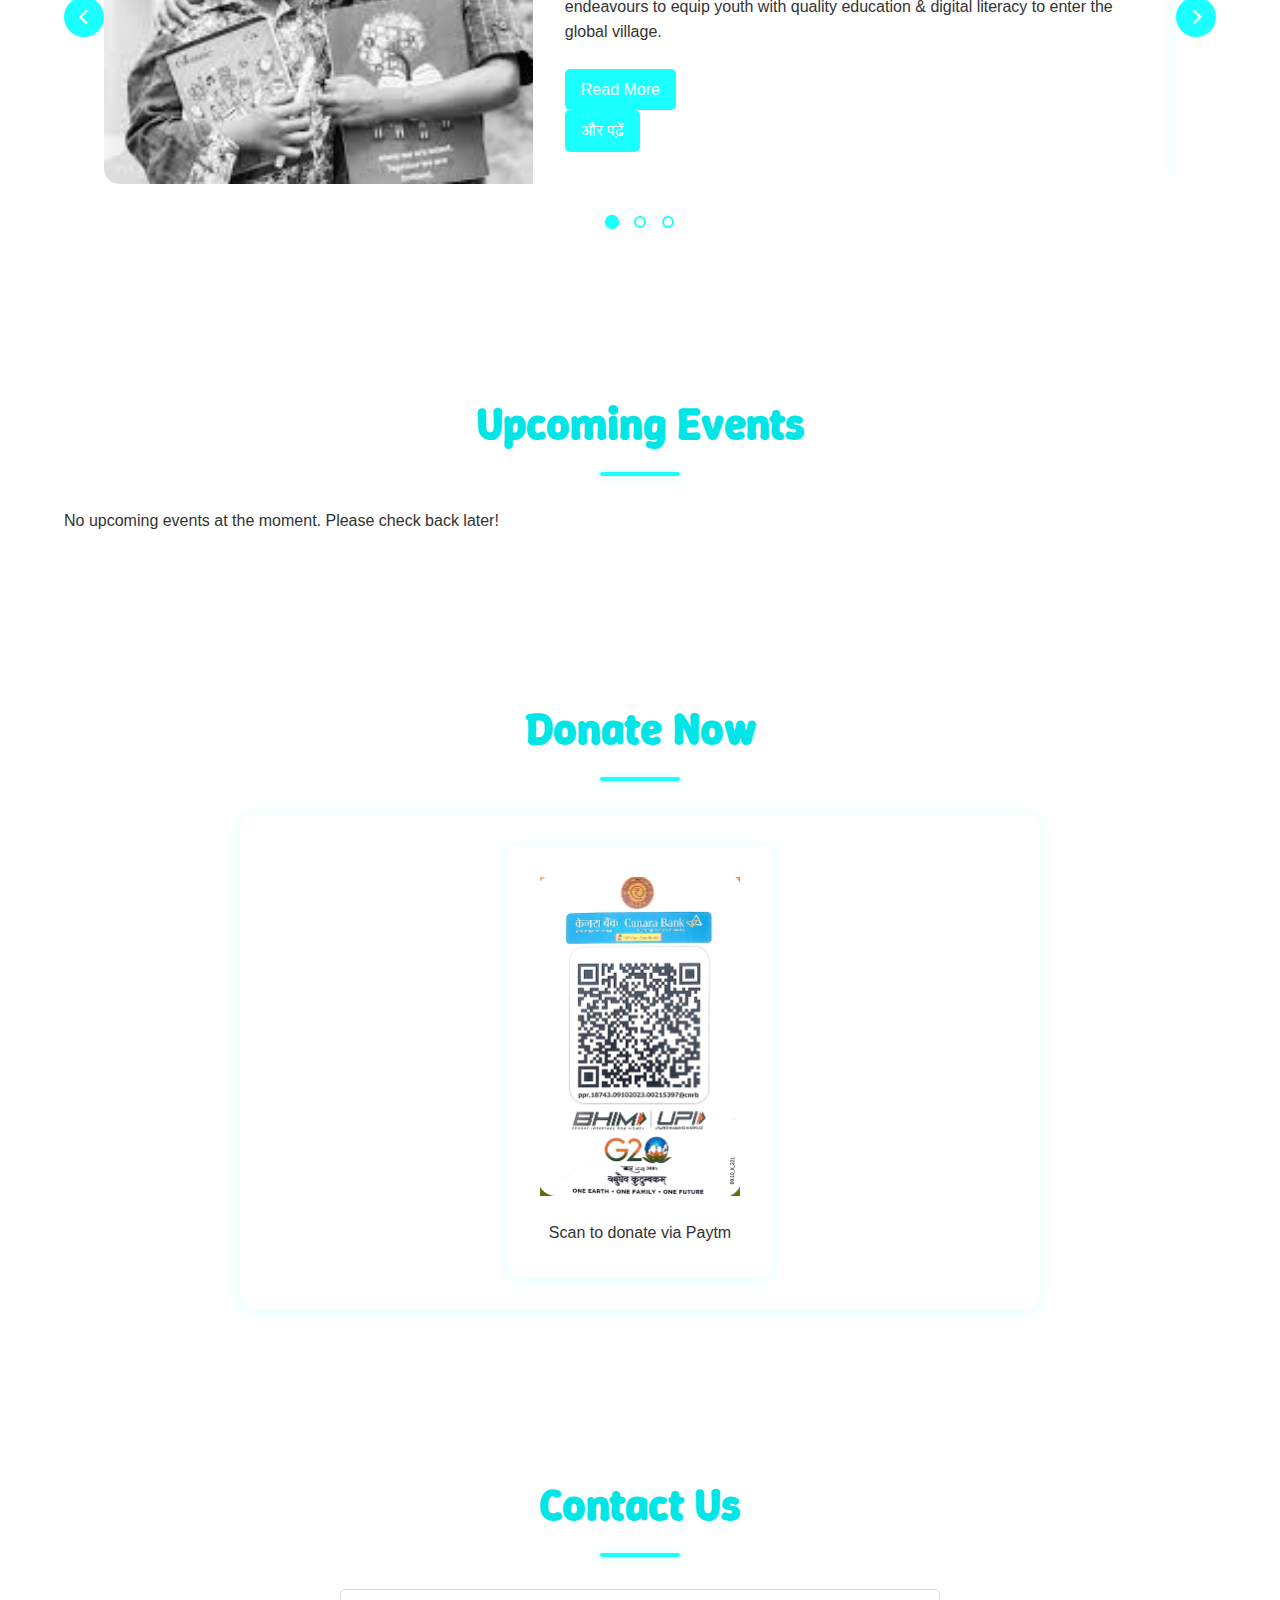
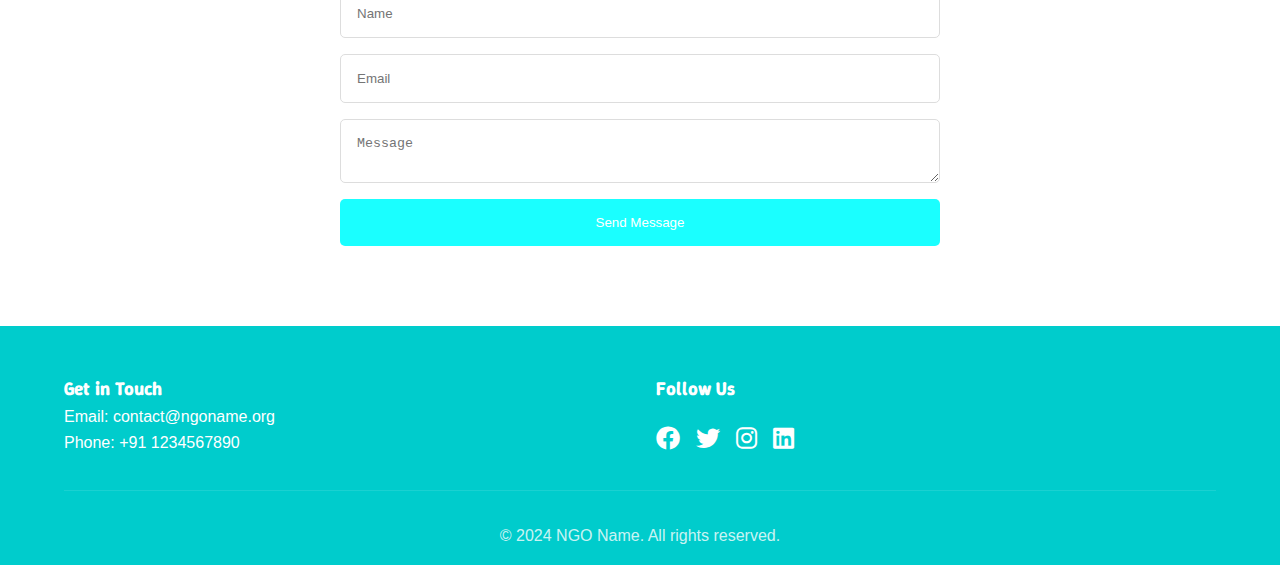
==== commit 3eb4eb2a: "add admin portal" ====
--- a/index.html
+++ b/index.html
@@ -4,6 +4,9 @@
     <meta charset="UTF-8">
     <meta name="viewport" content="width=device-width, initial-scale=1.0">
     <title>NGO Website</title>
+    <link rel="preconnect" href="https://fonts.googleapis.com">
+    <link rel="preconnect" href="https://fonts.gstatic.com" crossorigin>
+    <link href="https://fonts.googleapis.com/css2?family=Winky+Sans:ital,wght@0,300..900;1,300..900&display=swap" rel="stylesheet">
     <link rel="stylesheet" href="styles.css">
     <link rel="stylesheet" href="https://cdnjs.cloudflare.com/ajax/libs/font-awesome/6.0.0/css/all.min.css">
 </head>
@@ -26,6 +29,7 @@
                 <a href="#projects">Projects</a>
                 <a href="#donate">Donate</a>
                 <a href="#contact">Contact</a>
+                <a href="admin-login.html" class="admin-link">Admin</a>
             </div>
             <div class="nav-controls">
                 <button id="darkModeToggle">
@@ -130,12 +134,20 @@
             </div>
         </section>
 
+        <section id="events" class="events">
+            <h2 class="en">Upcoming Events</h2>
+            <h2 class="hi">आगामी कार्यक्रम</h2>
+            <div class="events-grid" id="mainEventsGrid">
+                <!-- Events will be dynamically added here -->
+            </div>
+        </section>
+
         <section id="donate" class="donate">
             <h2 class="en">Donate Now</h2>
             <h2 class="hi">अभी दान करें</h2>
             <div class="donation-container">
                 <div class="qr-code">
-                    <img src="https://via.placeholder.com/200x200" alt="Paytm QR Code">
+                    <img src="QRCODE.jpg" alt="Paytm QR Code">
                     <p class="en">Scan to donate via Paytm</p>
                     <p class="hi">Paytm के माध्यम से दान करने के लिए स्कैन करें</p>
                 </div>
@@ -147,9 +159,17 @@
             <h2 class="hi">संपर्क करें</h2>
             <div class="contact-form">
                 <form>
-                    <input type="text" placeholder="Name" class="en" placeholder-hi="नाम">
-                    <input type="email" placeholder="Email" class="en" placeholder-hi="ईमेल">
-                    <textarea placeholder="Message" class="en" placeholder-hi="संदेश"></textarea>
+                    <input type="text" 
+                           placeholder="Name" 
+                           data-placeholder-en="Name" 
+                           data-placeholder-hi="नाम">
+                    <input type="email" 
+                           placeholder="Email" 
+                           data-placeholder-en="Email" 
+                           data-placeholder-hi="ईमेल">
+                    <textarea placeholder="Message" 
+                              data-placeholder-en="Message" 
+                              data-placeholder-hi="संदेश"></textarea>
                     <button type="submit" class="en">Send Message</button>
                     <button type="submit" class="hi">संदेश भेजें</button>
                 </form>
--- a/styles.css
+++ b/styles.css
@@ -1,1072 +1,1551 @@
-:root {
-    --primary-color: #FF6F00;
-    --secondary-color: #0D47A1;
-    --text-color: #212121;
-    --bg-color: #F5F5F5;
-    --card-bg: #ffffff;
-    --nav-bg: #ffffff;  /* Changed to white */
-    --nav-text: #212121;  /* Changed to dark text */
-    --shadow: 0 2px 5px rgba(0,0,0,0.1);
-    --accent-color: #388E3C;
-    --footer-bg: #2C1810; /* Dark brown footer */
-}
-
-[data-theme="dark"] {
-    --primary-color: #FF6F00;
-    --secondary-color: #0D47A1;
-    --text-color: #ffffff;
-    --bg-color: #1a1b26;
-    --card-bg: #24283b;
-    --nav-bg: #24283b;  /* Changed navbar background for dark mode */
-    --nav-text: #ffffff;  /* Changed navbar text color for dark mode */
-    --shadow: 0 2px 5px rgba(0,0,0,0.3);
-    --accent-color: #388E3C;
-    --footer-bg: #1a1010;
-}
-
-* {
-    margin: 0;
-    padding: 0;
-    box-sizing: border-box;
-}
-
-body {
-    font-family: 'Segoe UI', Tahoma, Geneva, Verdana, sans-serif;
-    line-height: 1.6;
-    color: var(--text-color);
-    background-color: var(--bg-color);
-    transition: background-color 0.3s, color 0.3s;
-}
-
-/* Navbar Styles */
-.navbar {
-    display: flex;
-    justify-content: space-between;
-    align-items: center;
-    padding: 1rem 5%;
-    background-color: var(--nav-bg);
-    box-shadow: 0 2px 10px rgba(0,0,0,0.1);
-    position: fixed;
-    width: 100%;
-    top: 0;
-    z-index: 1000;
-}
-
-.logo {
-    display: flex;
-    align-items: center;
-    gap: 2rem;
-}
-
-.logo-img {
-    width: 120px;
-    height: 120px;
-    border-radius: 50%;
-    object-fit: cover;
-    box-shadow: 0 2px 10px rgba(0,0,0,0.1);
-    border: 2px solid var(--primary-color);
-}
-
-.logo-text {
-    display: flex;
-    flex-direction: column;
-}
-
-.logo-text h1 {
-    font-size: 1.5rem;
-    color: var(--nav-text);
-    font-weight: 600;
-    line-height: 1.2;
-}
-
-.flag {
-    width: 40px;
-    height: auto;
-}
-
-.nav-links {
-    display: flex;
-    gap: 2rem;
-}
-
-.nav-links a {
-    text-decoration: none;
-    color: var(--nav-text);
-    font-weight: 500;
-    transition: color 0.3s;
-}
-
-.nav-links a:hover {
-    color: var(--primary-color);
-}
-
-.nav-controls {
-    display: flex;
-    gap: 1rem;
-}
-
-.nav-controls button {
-    background: none;
-    border: none;
-    color: var(--nav-text);
-    cursor: pointer;
-    font-size: 1.2rem;
-    padding: 0.5rem;
-    transition: color 0.3s;
-}
-
-.nav-controls button:hover {
-    color: var(--primary-color);
-}
-
-/* Add a subtle gradient to navbar */
-.navbar::before {
-    content: '';
-    position: absolute;
-    top: 0;
-    left: 0;
-    right: 0;
-    bottom: 0;
-    background: linear-gradient(to bottom, rgba(0,0,0,0.1), transparent);
-    pointer-events: none;
-}
-
-/* Hero Section */
-.hero {
-    height: 100vh;
-    position: relative;
-    overflow: hidden;
-}
-
-.hero-background {
-    position: absolute;
-    top: 0;
-    left: 0;
-    width: 100%;
-    height: 100%;
-    background-image: url('bgrnd.jpg');
-    background-size: cover;
-    background-position: center;
-    z-index: 1;
-}
-
-.hero-background::after {
-    content: '';
-    position: absolute;
-    top: 0;
-    left: 0;
-    width: 100%;
-    height: 100%;
-    background: rgba(0, 0, 0, 0.4);
-    z-index: 2;
-}
-
-.hero-content {
-    position: relative;
-    z-index: 3;
-    height: 100%;
-    display: flex;
-    align-items: center;
-    justify-content: center;
-    text-align: center;
-    padding: 0 1rem;
-}
-
-.hero-text {
-    max-width: 800px;
-    padding: 2rem;
-    background: transparent;
-    border-radius: 15px;
-    text-shadow: 2px 2px 8px rgba(0, 0, 0, 0.8);
-}
-
-.hero-content h1 {
-    font-size: 3.5rem;
-    margin-bottom: 1.5rem;
-    color: #ffffff;
-    text-shadow: 2px 2px 8px rgba(0, 0, 0, 0.8);
-    font-weight: 700;
-}
-
-.hero-content p {
-    font-size: 1.5rem;
-    max-width: 600px;
-    margin: 0 auto;
-    color: #ffffff;
-    text-shadow: 2px 2px 6px rgba(0, 0, 0, 0.8);
-    font-weight: 500;
-}
-
-/* Section Styles */
-section {
-    padding: 5rem 5%;
-}
-
-section h2 {
-    text-align: center;
-    margin-bottom: 3rem;
-    color: var(--secondary-color);
-}
-
-/* About Section */
-.about-content {
-    max-width: 800px;
-    margin: 0 auto;
-    text-align: center;
-}
-
-/* Projects Section */
-.project-grid {
-    display: grid;
-    grid-template-columns: repeat(auto-fit, minmax(300px, 1fr));
-    gap: 2rem;
-}
-
-.project-card {
-    background-color: var(--card-bg);
-    padding: 2rem;
-    border-radius: 10px;
-    box-shadow: var(--shadow);
-    transition: transform 0.3s;
-    border: 1px solid rgba(13, 71, 161, 0.1);
-}
-
-.project-card:hover {
-    transform: translateY(-5px);
-    border-color: var(--secondary-color);
-}
-
-.project-card h3 {
-    color: var(--secondary-color);
-}
-
-/* Donate Section */
-.donation-container {
-    display: flex;
-    justify-content: center;
-    align-items: center;
-    flex-direction: column;
-    gap: 2rem;
-}
-
-.qr-code {
-    background-color: var(--card-bg);
-    padding: 2rem;
-    border-radius: 10px;
-    box-shadow: var(--shadow);
-    text-align: center;
-}
-
-.qr-code img {
-    max-width: 200px;
-    margin-bottom: 1rem;
-}
-
-/* Contact Section */
-.contact-form {
-    max-width: 600px;
-    margin: 0 auto;
-}
-
-.contact-form form {
-    display: flex;
-    flex-direction: column;
-    gap: 1rem;
-}
-
-.contact-form input,
-.contact-form textarea {
-    padding: 1rem;
-    border: 1px solid #ddd;
-    border-radius: 5px;
-    background-color: var(--card-bg);
-    color: var(--text-color);
-}
-
-.contact-form input:focus,
-.contact-form textarea:focus {
-    outline: none;
-    border-color: var(--secondary-color);
-    box-shadow: 0 0 0 2px rgba(13, 71, 161, 0.1);
-}
-
-.contact-form button {
-    padding: 1rem;
-    background-color: var(--primary-color);
-    color: white;
-    border: none;
-    border-radius: 5px;
-    cursor: pointer;
-    transition: background-color 0.3s;
-}
-
-.contact-form button:hover {
-    background-color: var(--secondary-color);
-}
-
-/* Footer */
-footer {
-    background-color: var(--footer-bg);
-    padding: 3rem 5% 1rem;
-    color: white;
-}
-
-.footer-content {
-    display: grid;
-    grid-template-columns: repeat(auto-fit, minmax(250px, 1fr));
-    gap: 2rem;
-    margin-bottom: 2rem;
-}
-
-.footer-section h3 {
-    color: white;
-}
-
-.social-links {
-    display: flex;
-    gap: 1rem;
-    margin-top: 1rem;
-}
-
-.social-links a {
-    color: white;
-    font-size: 1.5rem;
-    transition: color 0.3s;
-}
-
-.social-links a:hover {
-    color: var(--primary-color);
-}
-
-.footer-bottom {
-    text-align: center;
-    padding-top: 2rem;
-    border-top: 1px solid rgba(255, 255, 255, 0.1);
-}
-
-.footer-bottom p {
-    color: rgba(255, 255, 255, 0.8);
-}
-
-/* Language Toggle */
-.hi {
-    display: none;
-}
-
-[data-language="hi"] .en {
-    display: none;
-}
-
-[data-language="hi"] .hi {
-    display: block;
-}
-
-/* Responsive adjustments for hero section */
-@media (max-width: 768px) {
-    .hero-content h1 {
-        font-size: 2.5rem;
-        text-shadow: 2px 2px 6px rgba(0, 0, 0, 0.8);
-    }
-
-    .hero-content p {
-        font-size: 1.2rem;
-        text-shadow: 1px 1px 4px rgba(0, 0, 0, 0.8);
-    }
-
-    .hero-text {
-        padding: 1.5rem;
-    }
-
-    .logo-img {
-        width: 100px;
-        height: 100px;
-    }
-}
-
-/* Add purple gradient to dark mode cards */
-[data-theme="dark"] .project-card {
-    background: linear-gradient(145deg, #24283b, #1a1b26);
-    border: 1px solid rgba(255, 255, 255, 0.1);
-}
-
-[data-theme="dark"] .project-card:hover {
-    border-color: var(--primary-color);
-    box-shadow: 0 5px 15px rgba(255, 111, 0, 0.2);
-}
-
-/* Update dark mode form elements */
-[data-theme="dark"] .contact-form input,
-[data-theme="dark"] .contact-form textarea {
-    background-color: #1a1b26;
-    border-color: rgba(255, 255, 255, 0.1);
-    color: var(--text-color);
-}
-
-[data-theme="dark"] .contact-form input:focus,
-[data-theme="dark"] .contact-form textarea:focus {
-    border-color: var(--primary-color);
-    box-shadow: 0 0 0 2px rgba(255, 111, 0, 0.2);
-}
-
-/* Update dark mode footer */
-[data-theme="dark"] footer {
-    background-color: #24283b;
-}
-
-[data-theme="dark"] .footer-bottom {
-    border-top: 1px solid rgba(255, 255, 255, 0.1);
-}
-
-/* Add subtle purple glow to dark mode buttons */
-[data-theme="dark"] .nav-controls button:hover {
-    color: var(--primary-color);
-    text-shadow: 0 0 10px rgba(255, 111, 0, 0.5);
-}
-
-/* Update dark mode navbar */
-[data-theme="dark"] .navbar {
-    background-color: var(--nav-bg);
-    backdrop-filter: blur(10px);
-    border-bottom: 1px solid rgba(255, 255, 255, 0.1);
-}
-
-[data-theme="dark"] .nav-controls button {
-    color: var(--nav-text);
-}
-
-[data-theme="dark"] .hamburger i {
-    color: var(--nav-text);
-}
-
-[data-theme="dark"] .logo-text h1 {
-    color: var(--nav-text);
-}
-
-[data-theme="dark"] .nav-links {
-    background-color: var(--nav-bg);
-}
-
-[data-theme="dark"] .nav-links a {
-    color: var(--nav-text);
-}
-
-/* Add purple tint to dark mode section backgrounds */
-[data-theme="dark"] section {
-    background-color: #1a1b26;
-}
-
-/* Update dark mode QR code container */
-[data-theme="dark"] .qr-code {
-    background: linear-gradient(145deg, #24283b, #1a1b26);
-    border: 1px solid rgba(255, 255, 255, 0.1);
-}
-
-/* Carousel Styles */
-.carousel-container {
-    position: relative;
-    width: 100%;
-    max-width: 1200px;
-    margin: 0 auto;
-    padding: 0 40px;
-}
-
-.carousel-track-container {
-    overflow: hidden;
-    position: relative;
-    border-radius: 15px;
-}
-
-.carousel-track {
-    display: flex;
-    transition: transform 0.5s ease-in-out;
-    height: 100%;
-}
-
-.carousel-card {
-    flex: 0 0 100%;
-    display: flex;
-    background: var(--card-bg);
-    border-radius: 15px;
-    overflow: hidden;
-    box-shadow: var(--shadow);
-    transition: transform 0.3s ease;
-}
-
-[data-theme="dark"] .carousel-card {
-    background: linear-gradient(145deg, #24283b, #1a1b26);
-    border: 1px solid rgba(255, 255, 255, 0.1);
-}
-
-.card-image {
-    flex: 0 0 40%;
-    position: relative;
-    overflow: hidden;
-}
-
-.card-image img {
-    width: 100%;
-    height: 100%;
-    object-fit: cover;
-    filter: grayscale(100%);
-    transition: filter 0.3s ease, transform 0.3s ease;
-}
-
-.carousel-card:hover .card-image img {
-    filter: grayscale(0%);
-    transform: scale(1.05);
-}
-
-.card-content {
-    flex: 0 0 60%;
-    padding: 2rem;
-    display: flex;
-    flex-direction: column;
-    justify-content: space-between;
-}
-
-.card-content h3 {
-    color: var(--secondary-color);
-    margin-bottom: 1rem;
-    font-size: 1.5rem;
-}
-
-.card-content p {
-    margin-bottom: 1.5rem;
-    line-height: 1.6;
-}
-
-.read-more {
-    display: inline-block;
-    padding: 0.5rem 1rem;
-    background-color: var(--primary-color);
-    color: white;
-    text-decoration: none;
-    border-radius: 5px;
-    transition: background-color 0.3s ease;
-    align-self: flex-start;
-}
-
-.read-more:hover {
-    background-color: var(--secondary-color);
-}
-
-.carousel-button {
-    position: absolute;
-    top: 50%;
-    transform: translateY(-50%);
-    background: var(--primary-color);
-    border: none;
-    width: 40px;
-    height: 40px;
-    border-radius: 50%;
-    cursor: pointer;
-    color: white;
-    font-size: 1rem;
-    display: flex;
-    align-items: center;
-    justify-content: center;
-    transition: background-color 0.3s ease, transform 0.3s ease;
-    z-index: 10;
-}
-
-.carousel-button:hover {
-    background-color: var(--secondary-color);
-    transform: translateY(-50%) scale(1.1);
-}
-
-.carousel-button.prev {
-    left: 0;
-}
-
-.carousel-button.next {
-    right: 0;
-}
-
-.carousel-nav {
-    display: flex;
-    justify-content: center;
-    gap: 1rem;
-    margin-top: 2rem;
-}
-
-.carousel-indicator {
-    width: 12px;
-    height: 12px;
-    border-radius: 50%;
-    border: none;
-    background-color: var(--card-bg);
-    cursor: pointer;
-    transition: background-color 0.3s ease, transform 0.3s ease;
-    border: 2px solid var(--primary-color);
-}
-
-.carousel-indicator.active {
-    background-color: var(--primary-color);
-    transform: scale(1.2);
-}
-
-/* Responsive adjustments for carousel */
-@media (max-width: 992px) {
-    .carousel-card {
-        flex-direction: column;
-    }
-
-    .card-image {
-        flex: 0 0 200px;
-    }
-
-    .card-content {
-        flex: 1;
-    }
-}
-
-@media (max-width: 768px) {
-    .carousel-container {
-        padding: 0 20px;
-    }
-
-    .card-content {
-        padding: 1.5rem;
-    }
-
-    .card-content h3 {
-        font-size: 1.25rem;
-    }
-}
-
-/* Programs Page Styles */
-.programs-page {
-    padding-top: 100px;
-}
-
-.programs-hero {
-    background: linear-gradient(rgba(0,0,0,0.7), rgba(0,0,0,0.7)), url('https://source.unsplash.com/random/1920x1080/?education,health,skill');
-    background-size: cover;
-    background-position: center;
-    color: white;
-    text-align: center;
-    padding: 4rem 2rem;
-    margin-bottom: 2rem;
-}
-
-.programs-hero h1 {
-    font-size: 3rem;
-    margin-bottom: 1rem;
-    color: var(--primary-color);
-}
-
-.programs-intro {
-    max-width: 800px;
-    margin: 0 auto 3rem;
-    text-align: center;
-    padding: 0 1rem;
-}
-
-.program-section {
-    padding: 4rem 5%;
-}
-
-.program-section:nth-child(even) {
-    background-color: var(--bg-color);
-}
-
-.program-section h2 {
-    text-align: center;
-    color: var(--secondary-color);
-    margin-bottom: 3rem;
-    font-size: 2.5rem;
-}
-
-.program-grid {
-    display: grid;
-    grid-template-columns: repeat(auto-fit, minmax(300px, 1fr));
-    gap: 2rem;
-    max-width: 1400px;
-    margin: 0 auto;
-}
-
-.program-card {
-    background: var(--card-bg);
-    padding: 2rem;
-    border-radius: 10px;
-    box-shadow: var(--shadow);
-    transition: transform 0.3s ease, box-shadow 0.3s ease;
-    border: 1px solid rgba(13, 71, 161, 0.1);
-}
-
-.program-card:hover {
-    transform: translateY(-5px);
-    box-shadow: 0 10px 20px rgba(0,0,0,0.1);
-}
-
-.program-card h3 {
-    color: var(--primary-color);
-    margin-bottom: 1rem;
-    font-size: 1.3rem;
-}
-
-.program-card p {
-    color: var(--text-color);
-    line-height: 1.6;
-}
-
-/* Dark mode styles for programs page */
-[data-theme="dark"] .program-section:nth-child(even) {
-    background-color: #1a1b26;
-}
-
-[data-theme="dark"] .program-card {
-    background: linear-gradient(145deg, #24283b, #1a1b26);
-    border: 1px solid rgba(255, 255, 255, 0.1);
-}
-
-[data-theme="dark"] .program-card:hover {
-    box-shadow: 0 10px 20px rgba(0,0,0,0.3);
-    border-color: var(--primary-color);
-}
-
-/* Responsive styles for programs page */
-@media (max-width: 768px) {
-    .programs-hero h1 {
-        font-size: 2rem;
-    }
-
-    .program-section {
-        padding: 3rem 1rem;
-    }
-
-    .program-section h2 {
-        font-size: 2rem;
-    }
-
-    .program-card {
-        padding: 1.5rem;
-    }
-}
-
-/* Hamburger Menu */
-.hamburger {
-    display: none;
-    cursor: pointer;
-    background: none;
-    border: none;
-    padding: 0.5rem;
-    z-index: 1000;
-}
-
-.hamburger i {
-    font-size: 1.5rem;
-    color: var(--nav-text);
-    transition: transform 0.3s ease;
-}
-
-/* Mobile Navigation */
-@media (max-width: 768px) {
-    .hamburger {
-        display: block;
-        position: absolute;
-        right: 0.5rem;
-        top: 50%;
-        transform: translateY(-50%);
-    }
-
-    .nav-links {
-        display: none;
-        width: 100%;
-        background-color: var(--nav-bg);
-        padding: 1rem;
-        position: absolute;
-        top: 100%;
-        left: 0;
-        flex-direction: column;
-        align-items: center;
-        box-shadow: 0 2px 5px rgba(0,0,0,0.1);
-        transition: all 0.3s ease;
-    }
-
-    .nav-links.active {
-        display: flex;
-    }
-
-    .nav-links a {
-        padding: 0.8rem 0;
-        width: 100%;
-        text-align: center;
-        border-bottom: 1px solid rgba(0,0,0,0.1);
-    }
-
-    .nav-links a:last-child {
-        border-bottom: none;
-    }
-
-    .nav-controls {
-        position: absolute;
-        right: 4rem;
-        top: 50%;
-        transform: translateY(-50%);
-        gap: 0.5rem;
-    }
-
-    .nav-controls button {
-        padding: 0.3rem;
-        font-size: 1rem;
-    }
-
-    .navbar {
-        flex-direction: row;
-        padding: 1rem;
-        align-items: center;
-        min-height: 70px;
-        position: relative;
-    }
-
-    .logo {
-        margin-right: auto;
-        padding-right: 120px;
-    }
-
-    .logo-text h1 {
-        font-size: 1.2rem;
-    }
-}
-
-/* Additional mobile optimization for very small screens */
-@media (max-width: 400px) {
-    .logo {
-        padding-right: 100px;
-    }
-
-    .logo-text h1 {
-        font-size: 1rem;
-    }
-
-    .nav-controls {
-        right: 3.5rem;
-    }
-
-    .nav-controls button {
-        padding: 0.2rem;
-    }
-
-    .hamburger {
-        right: 0.3rem;
-    }
-
-    .logo-img {
-        width: 90px;
-        height: 90px;
-    }
-}
-
-/* Dark mode adjustments for mobile nav */
-[data-theme="dark"] .nav-links {
-    background-color: var(--nav-bg);
-    border-top: 1px solid rgba(255,255,255,0.1);
-}
-
-[data-theme="dark"] .nav-links a {
-    border-bottom: 1px solid rgba(255,255,255,0.1);
-}
-
-/* Donation Page Styles */
-.donation-page {
-    padding-top: 100px;
-}
-
-.donation-hero {
-    background: linear-gradient(rgba(0,0,0,0.7), rgba(0,0,0,0.7)), url('bgrnd.jpg');
-    background-size: cover;
-    background-position: center;
-    color: white;
-    text-align: center;
-    padding: 4rem 2rem;
-    margin-bottom: 2rem;
-}
-
-.donation-hero h1 {
-    font-size: 3rem;
-    margin-bottom: 1rem;
-    color: var(--primary-color);
-}
-
-.donation-hero p {
-    font-size: 1.2rem;
-    max-width: 600px;
-    margin: 0 auto;
-}
-
-.donation-options {
-    padding: 2rem 5%;
-}
-
-.donation-container {
-    max-width: 800px;
-    margin: 0 auto;
-    background: var(--card-bg);
-    padding: 2rem;
-    border-radius: 15px;
-    box-shadow: var(--shadow);
-}
-
-.donation-amounts, .payment-methods {
-    margin-bottom: 2rem;
-}
-
-.amount-buttons {
-    display: grid;
-    grid-template-columns: repeat(auto-fit, minmax(120px, 1fr));
-    gap: 1rem;
-    margin-top: 1rem;
-}
-
-.amount-buttons button {
-    padding: 1rem;
-    border: 2px solid var(--primary-color);
-    border-radius: 8px;
-    background: transparent;
-    color: var(--text-color);
-    font-size: 1.2rem;
-    cursor: pointer;
-    transition: all 0.3s ease;
-}
-
-.amount-buttons button.active,
-.amount-buttons button:hover {
-    background: var(--primary-color);
-    color: white;
-}
-
-.custom-amount {
-    grid-column: 1 / -1;
-}
-
-.custom-amount input {
-    width: 100%;
-    padding: 1rem;
-    border: 2px solid var(--primary-color);
-    border-radius: 8px;
-    font-size: 1.2rem;
-    color: var(--text-color);
-    background: transparent;
-}
-
-.payment-buttons {
-    display: grid;
-    grid-template-columns: repeat(auto-fit, minmax(150px, 1fr));
-    gap: 1rem;
-    margin-top: 1rem;
-}
-
-.payment-method-btn {
-    display: flex;
-    flex-direction: column;
-    align-items: center;
-    gap: 0.5rem;
-    padding: 1rem;
-    border: 2px solid var(--primary-color);
-    border-radius: 8px;
-    background: transparent;
-    color: var(--text-color);
-    cursor: pointer;
-    transition: all 0.3s ease;
-}
-
-.payment-method-btn i {
-    font-size: 1.5rem;
-}
-
-.payment-method-btn:hover,
-.payment-method-btn.active {
-    background: var(--primary-color);
-    color: white;
-}
-
-.donate-btn {
-    width: 100%;
-    padding: 1rem;
-    background: var(--primary-color);
-    color: white;
-    border: none;
-    border-radius: 8px;
-    font-size: 1.2rem;
-    cursor: pointer;
-    transition: background-color 0.3s ease;
-}
-
-.donate-btn:hover {
-    background: var(--secondary-color);
-}
-
-.donate-btn:disabled {
-    background: #ccc;
-    cursor: not-allowed;
-}
-
-.info-container {
-    display: grid;
-    grid-template-columns: repeat(auto-fit, minmax(250px, 1fr));
-    gap: 2rem;
-    max-width: 800px;
-    margin: 2rem auto;
-    padding: 0 1rem;
-}
-
-.info-card {
-    text-align: center;
-    padding: 2rem;
-    background: var(--card-bg);
-    border-radius: 15px;
-    box-shadow: var(--shadow);
-}
-
-.info-card i {
-    font-size: 2.5rem;
-    color: var(--primary-color);
-    margin-bottom: 1rem;
-}
-
-.info-card h3 {
-    margin-bottom: 1rem;
-    color: var(--secondary-color);
-}
-
-/* Dark mode styles for donation page */
-[data-theme="dark"] .donation-container,
-[data-theme="dark"] .info-card {
-    background: linear-gradient(145deg, #24283b, #1a1b26);
-    border: 1px solid rgba(255, 255, 255, 0.1);
-}
-
-[data-theme="dark"] .amount-buttons button,
-[data-theme="dark"] .payment-method-btn,
-[data-theme="dark"] .custom-amount input {
-    border-color: var(--primary-color);
-    color: var(--text-color);
-}
-
-[data-theme="dark"] .custom-amount input {
-    background: transparent;
-}
-
-/* Responsive styles for donation page */
-@media (max-width: 768px) {
-    .donation-hero h1 {
-        font-size: 2rem;
-    }
-
-    .donation-container {
-        padding: 1.5rem;
-    }
-
-    .amount-buttons {
-        grid-template-columns: repeat(2, 1fr);
-    }
-
-    .payment-buttons {
-        grid-template-columns: 1fr;
-    }
-
-    .info-container {
-        grid-template-columns: 1fr;
-    }
+:root {
+    --primary-color: #1affff;    /* Bright cyan blue */
+    --secondary-color: #00cccc;  /* Darker cyan for hover */
+    --accent-color: #33ffff;     /* Lighter cyan for accents */
+    --heading-color: #00e6e6;    /* Medium cyan for headings */
+    --text-color: #333333;
+    --bg-color: #ffffff;
+    --card-bg: #ffffff;
+    --nav-bg: #ffffff;
+    --nav-text: #333333;
+    --footer-bg: #00cccc;        /* Darker cyan for footer */
+    --shadow: 0 2px 15px rgba(26, 255, 255, 0.15);
+}
+
+/* Typography */
+@import url('https://fonts.googleapis.com/css2?family=Poppins:wght@400;500;600;700&family=Inter:wght@400;500;600;700&display=swap');
+
+body {
+    font-family: "Winky Sans", sans-serif;
+    font-optical-sizing: auto;
+    font-weight: 400;
+    font-style: normal;
+    line-height: 1.6;
+    color: var(--text-color);
+    background-color: var(--bg-color);
+}
+
+h1, h2, h3, h4, h5, h6 {
+    font-family: "Winky Sans", sans-serif;
+    font-optical-sizing: auto;
+    font-weight: 700;
+    font-style: normal;
+}
+
+/* Section Headings */
+section h2 {
+    font-family: "Winky Sans", sans-serif;
+    font-optical-sizing: auto;
+    font-weight: 800;
+    font-style: normal;
+    color: var(--heading-color);
+    font-size: 2.8rem;
+    text-align: center;
+    margin-bottom: 2rem;
+    position: relative;
+    padding-bottom: 1rem;
+}
+
+section h2::after {
+    content: '';
+    position: absolute;
+    bottom: 0;
+    left: 50%;
+    transform: translateX(-50%);
+    width: 80px;
+    height: 4px;
+    background: var(--primary-color);
+    border-radius: 2px;
+    box-shadow: 0 0 10px rgba(26, 255, 255, 0.3);
+}
+
+/* Hero Section */
+.hero-content h1 {
+    font-family: "Winky Sans", sans-serif;
+    font-optical-sizing: auto;
+    font-weight: 800;
+    font-style: normal;
+    font-size: 4rem;
+    color: #ffffff;
+    text-shadow: 2px 2px 8px rgba(0, 0, 0, 0.3);
+    margin-bottom: 1.5rem;
+}
+
+.hero-content p {
+    font-family: "Winky Sans", sans-serif;
+    font-optical-sizing: auto;
+    font-weight: 500;
+    font-style: normal;
+    font-size: 1.6rem;
+    color: #ffffff;
+    text-shadow: 1px 1px 4px rgba(0, 0, 0, 0.3);
+}
+
+/* Navbar */
+.navbar {
+    display: flex;
+    justify-content: space-between;
+    align-items: center;
+    padding: 1rem 2rem;
+    background-color: var(--nav-bg);
+    box-shadow: var(--shadow);
+    position: fixed;
+    width: 90%;
+    max-width: 1400px;
+    top: 1rem;
+    left: 50%;
+    transform: translateX(-50%);
+    z-index: 1000;
+    border-radius: 50px;
+    backdrop-filter: blur(10px);
+}
+
+.logo {
+    display: flex;
+    align-items: center;
+    gap: 1.5rem;
+}
+
+.logo-img {
+    width: 60px;
+    height: 60px;
+    border-radius: 50%;
+    object-fit: cover;
+    box-shadow: 0 2px 10px rgba(26, 255, 255, 0.2);
+    border: 2px solid var(--primary-color);
+}
+
+.logo-text {
+    display: flex;
+    flex-direction: column;
+}
+
+.logo-text h1 {
+    font-size: 1.2rem;
+}
+
+.flag {
+    width: 40px;
+    height: auto;
+}
+
+.nav-links {
+    display: flex;
+    gap: 1.5rem;
+}
+
+.nav-controls {
+    display: flex;
+    gap: 1rem;
+}
+
+.nav-controls button {
+    background: none;
+    border: none;
+    color: var(--nav-text);
+    cursor: pointer;
+    font-size: 1.2rem;
+    padding: 0.5rem;
+    transition: color 0.3s;
+}
+
+.nav-controls button:hover {
+    color: var(--primary-color);
+}
+
+/* Add a subtle gradient to navbar */
+.navbar::before {
+    content: '';
+    position: absolute;
+    top: 0;
+    left: 0;
+    right: 0;
+    bottom: 0;
+    background: linear-gradient(to bottom, rgba(0,0,0,0.1), transparent);
+    pointer-events: none;
+}
+
+/* Hero Section */
+.hero {
+    height: 100vh;
+    position: relative;
+    overflow: hidden;
+}
+
+.hero-background {
+    position: absolute;
+    top: 0;
+    left: 0;
+    width: 100%;
+    height: 100%;
+    background-image: url('bgrnd.jpg');
+    background-size: cover;
+    background-position: center;
+    z-index: 1;
+}
+
+.hero-background::after {
+    content: '';
+    position: absolute;
+    top: 0;
+    left: 0;
+    width: 100%;
+    height: 100%;
+    background: rgba(0, 0, 0, 0.4);
+    z-index: 2;
+}
+
+.hero-content {
+    position: relative;
+    z-index: 3;
+    height: 100%;
+    display: flex;
+    align-items: center;
+    justify-content: center;
+    text-align: center;
+    padding: 0 1rem;
+}
+
+.hero-text {
+    max-width: 800px;
+    padding: 2rem;
+    background: transparent;
+    border-radius: 15px;
+    text-shadow: 2px 2px 8px rgba(0, 0, 0, 0.8);
+}
+
+/* Section Styles */
+section {
+    padding: 5rem 5%;
+}
+
+/* About Section */
+.about-content {
+    max-width: 800px;
+    margin: 0 auto;
+    text-align: center;
+}
+
+/* Projects Section */
+.project-grid {
+    display: grid;
+    grid-template-columns: repeat(auto-fit, minmax(300px, 1fr));
+    gap: 2rem;
+}
+
+/* Donate Section */
+.donation-container {
+    display: flex;
+    justify-content: center;
+    align-items: center;
+    flex-direction: column;
+    gap: 2rem;
+}
+
+.qr-code {
+    background-color: var(--card-bg);
+    padding: 2rem;
+    border-radius: 10px;
+    box-shadow: var(--shadow);
+    text-align: center;
+}
+
+.qr-code img {
+    max-width: 200px;
+    margin-bottom: 1rem;
+}
+
+/* Contact Section */
+.contact-form {
+    max-width: 600px;
+    margin: 0 auto;
+}
+
+.contact-form form {
+    display: flex;
+    flex-direction: column;
+    gap: 1rem;
+}
+
+.contact-form input,
+.contact-form textarea {
+    padding: 1rem;
+    border: 1px solid #ddd;
+    border-radius: 5px;
+    background-color: var(--card-bg);
+    color: var(--text-color);
+}
+
+.contact-form input:focus,
+.contact-form textarea:focus {
+    outline: none;
+    border-color: var(--secondary-color);
+    box-shadow: 0 0 0 2px rgba(13, 71, 161, 0.1);
+}
+
+.contact-form button {
+    padding: 1rem;
+    background-color: var(--primary-color);
+    color: white;
+    border: none;
+    border-radius: 5px;
+    cursor: pointer;
+    transition: background-color 0.3s;
+}
+
+.contact-form button:hover {
+    background-color: var(--secondary-color);
+}
+
+/* Footer */
+footer {
+    background-color: var(--footer-bg);
+    padding: 3rem 5% 1rem;
+    color: white;
+}
+
+.footer-content {
+    display: grid;
+    grid-template-columns: repeat(auto-fit, minmax(250px, 1fr));
+    gap: 2rem;
+    margin-bottom: 2rem;
+}
+
+.social-links {
+    display: flex;
+    gap: 1rem;
+    margin-top: 1rem;
+}
+
+.social-links a {
+    color: white;
+    font-size: 1.5rem;
+    transition: color 0.3s;
+}
+
+.social-links a:hover {
+    color: var(--primary-color);
+}
+
+.footer-bottom {
+    text-align: center;
+    padding-top: 2rem;
+    border-top: 1px solid rgba(255, 255, 255, 0.1);
+}
+
+.footer-bottom p {
+    color: rgba(255, 255, 255, 0.8);
+}
+
+/* Language Toggle */
+.hi {
+    display: none;
+}
+
+[data-language="hi"] .en {
+    display: none;
+}
+
+[data-language="hi"] .hi {
+    display: block;
+}
+
+/* Responsive adjustments for hero section */
+@media (max-width: 768px) {
+    section h2 {
+        font-size: 2.2rem;
+    }
+
+    .hero-content h1 {
+        font-size: 2.8rem;
+    }
+
+    .hero-content p {
+        font-size: 1.3rem;
+    }
+
+    .stat-number {
+        font-size: 2.5rem;
+    }
+}
+
+* {
+    margin: 0;
+    padding: 0;
+    box-sizing: border-box;
+}
+
+body {
+    font-family: -apple-system, BlinkMacSystemFont, 'Segoe UI', Roboto, 'Helvetica Neue', Arial, sans-serif;
+    line-height: 1.6;
+    color: var(--text-color);
+    background-color: var(--bg-color);
+    transition: background-color 0.3s, color 0.3s;
+}
+
+/* Navbar Styles */
+.navbar {
+    display: flex;
+    justify-content: space-between;
+    align-items: center;
+    padding: 1rem 2rem;
+    background-color: var(--nav-bg);
+    box-shadow: var(--shadow);
+    position: fixed;
+    width: 90%;
+    max-width: 1400px;
+    top: 1rem;
+    left: 50%;
+    transform: translateX(-50%);
+    z-index: 1000;
+    border-radius: 50px;
+    backdrop-filter: blur(10px);
+}
+
+.logo {
+    display: flex;
+    align-items: center;
+    gap: 1.5rem;
+}
+
+.logo-img {
+    width: 60px;
+    height: 60px;
+    border-radius: 50%;
+    object-fit: cover;
+    box-shadow: 0 2px 10px rgba(26, 255, 255, 0.2);
+    border: 2px solid var(--primary-color);
+}
+
+.logo-text {
+    display: flex;
+    flex-direction: column;
+}
+
+.logo-text h1 {
+    font-size: 1.2rem;
+}
+
+.flag {
+    width: 40px;
+    height: auto;
+}
+
+.nav-links {
+    display: flex;
+    gap: 1.5rem;
+}
+
+.nav-controls {
+    display: flex;
+    gap: 1rem;
+}
+
+.nav-controls button {
+    background: none;
+    border: none;
+    color: var(--nav-text);
+    cursor: pointer;
+    font-size: 1.2rem;
+    padding: 0.5rem;
+    transition: color 0.3s;
+}
+
+.nav-controls button:hover {
+    color: var(--primary-color);
+}
+
+/* Add a subtle gradient to navbar */
+.navbar::before {
+    content: '';
+    position: absolute;
+    top: 0;
+    left: 0;
+    right: 0;
+    bottom: 0;
+    background: linear-gradient(to bottom, rgba(0,0,0,0.1), transparent);
+    pointer-events: none;
+}
+
+/* Hero Section */
+.hero {
+    height: 100vh;
+    position: relative;
+    overflow: hidden;
+}
+
+.hero-background {
+    position: absolute;
+    top: 0;
+    left: 0;
+    width: 100%;
+    height: 100%;
+    background-image: url('bgrnd.jpg');
+    background-size: cover;
+    background-position: center;
+    z-index: 1;
+}
+
+.hero-background::after {
+    content: '';
+    position: absolute;
+    top: 0;
+    left: 0;
+    width: 100%;
+    height: 100%;
+    background: rgba(0, 0, 0, 0.4);
+    z-index: 2;
+}
+
+.hero-content {
+    position: relative;
+    z-index: 3;
+    height: 100%;
+    display: flex;
+    align-items: center;
+    justify-content: center;
+    text-align: center;
+    padding: 0 1rem;
+}
+
+.hero-text {
+    max-width: 800px;
+    padding: 2rem;
+    background: transparent;
+    border-radius: 15px;
+    text-shadow: 2px 2px 8px rgba(0, 0, 0, 0.8);
+}
+
+/* Section Styles */
+section {
+    padding: 5rem 5%;
+}
+
+/* About Section */
+.about-content {
+    max-width: 800px;
+    margin: 0 auto;
+    text-align: center;
+}
+
+/* Projects Section */
+.project-grid {
+    display: grid;
+    grid-template-columns: repeat(auto-fit, minmax(300px, 1fr));
+    gap: 2rem;
+}
+
+/* Donate Section */
+.donation-container {
+    display: flex;
+    justify-content: center;
+    align-items: center;
+    flex-direction: column;
+    gap: 2rem;
+}
+
+.qr-code {
+    background-color: var(--card-bg);
+    padding: 2rem;
+    border-radius: 10px;
+    box-shadow: var(--shadow);
+    text-align: center;
+}
+
+.qr-code img {
+    max-width: 200px;
+    margin-bottom: 1rem;
+}
+
+/* Contact Section */
+.contact-form {
+    max-width: 600px;
+    margin: 0 auto;
+}
+
+.contact-form form {
+    display: flex;
+    flex-direction: column;
+    gap: 1rem;
+}
+
+.contact-form input,
+.contact-form textarea {
+    padding: 1rem;
+    border: 1px solid #ddd;
+    border-radius: 5px;
+    background-color: var(--card-bg);
+    color: var(--text-color);
+}
+
+.contact-form input:focus,
+.contact-form textarea:focus {
+    outline: none;
+    border-color: var(--secondary-color);
+    box-shadow: 0 0 0 2px rgba(13, 71, 161, 0.1);
+}
+
+.contact-form button {
+    padding: 1rem;
+    background-color: var(--primary-color);
+    color: white;
+    border: none;
+    border-radius: 5px;
+    cursor: pointer;
+    transition: background-color 0.3s;
+}
+
+.contact-form button:hover {
+    background-color: var(--secondary-color);
+}
+
+/* Footer */
+footer {
+    background-color: var(--footer-bg);
+    padding: 3rem 5% 1rem;
+    color: white;
+}
+
+.footer-content {
+    display: grid;
+    grid-template-columns: repeat(auto-fit, minmax(250px, 1fr));
+    gap: 2rem;
+    margin-bottom: 2rem;
+}
+
+.social-links {
+    display: flex;
+    gap: 1rem;
+    margin-top: 1rem;
+}
+
+.social-links a {
+    color: white;
+    font-size: 1.5rem;
+    transition: color 0.3s;
+}
+
+.social-links a:hover {
+    color: var(--primary-color);
+}
+
+.footer-bottom {
+    text-align: center;
+    padding-top: 2rem;
+    border-top: 1px solid rgba(255, 255, 255, 0.1);
+}
+
+.footer-bottom p {
+    color: rgba(255, 255, 255, 0.8);
+}
+
+/* Language Toggle */
+.hi {
+    display: none;
+}
+
+[data-language="hi"] .en {
+    display: none;
+}
+
+[data-language="hi"] .hi {
+    display: block;
+}
+
+/* Responsive adjustments for hero section */
+@media (max-width: 768px) {
+    .hero-content h1 {
+        font-size: 2.5rem;
+        text-shadow: 2px 2px 6px rgba(0, 0, 0, 0.8);
+    }
+
+    .hero-content p {
+        font-size: 1.2rem;
+        text-shadow: 1px 1px 4px rgba(0, 0, 0, 0.8);
+    }
+
+    .hero-text {
+        padding: 1.5rem;
+    }
+
+    .logo-img {
+        width: 50px;
+        height: 50px;
+    }
+}
+
+/* Add purple gradient to dark mode cards */
+[data-theme="dark"] .project-card {
+    background: linear-gradient(145deg, #003333, #002626);
+    border: 1px solid rgba(26, 255, 255, 0.1);
+}
+
+[data-theme="dark"] .project-card:hover {
+    border-color: var(--primary-color);
+    box-shadow: 0 5px 15px rgba(26, 255, 255, 0.2);
+}
+
+/* Update dark mode form elements */
+[data-theme="dark"] .contact-form input,
+[data-theme="dark"] .contact-form textarea {
+    background-color: #1a1b26;
+    border-color: rgba(255, 255, 255, 0.1);
+    color: var(--text-color);
+}
+
+[data-theme="dark"] .contact-form input:focus,
+[data-theme="dark"] .contact-form textarea:focus {
+    border-color: var(--primary-color);
+    box-shadow: 0 0 0 2px rgba(255, 111, 0, 0.2);
+}
+
+/* Update dark mode footer */
+[data-theme="dark"] footer {
+    background-color: #24283b;
+}
+
+[data-theme="dark"] .footer-bottom {
+    border-top: 1px solid rgba(255, 255, 255, 0.1);
+}
+
+/* Add subtle purple glow to dark mode buttons */
+[data-theme="dark"] .nav-controls button:hover {
+    color: var(--primary-color);
+    text-shadow: 0 0 10px rgba(255, 111, 0, 0.5);
+}
+
+/* Update dark mode navbar */
+[data-theme="dark"] .navbar {
+    background-color: var(--nav-bg);
+    backdrop-filter: blur(10px);
+    border-bottom: 1px solid rgba(255, 255, 255, 0.1);
+}
+
+[data-theme="dark"] .nav-controls button {
+    color: var(--nav-text);
+}
+
+[data-theme="dark"] .hamburger i {
+    color: var(--nav-text);
+}
+
+[data-theme="dark"] .logo-text h1 {
+    color: var(--nav-text);
+}
+
+[data-theme="dark"] .nav-links {
+    background-color: var(--nav-bg);
+}
+
+[data-theme="dark"] .nav-links a {
+    color: var(--nav-text);
+}
+
+/* Add purple tint to dark mode section backgrounds */
+[data-theme="dark"] section {
+    background-color: #1a1b26;
+}
+
+/* Update dark mode QR code container */
+[data-theme="dark"] .qr-code {
+    background: linear-gradient(145deg, #24283b, #1a1b26);
+    border: 1px solid rgba(255, 255, 255, 0.1);
+}
+
+/* Carousel Styles */
+.carousel-container {
+    position: relative;
+    width: 100%;
+    max-width: 1200px;
+    margin: 0 auto;
+    padding: 0 40px;
+}
+
+.carousel-track-container {
+    overflow: hidden;
+    position: relative;
+    border-radius: 15px;
+}
+
+.carousel-track {
+    display: flex;
+    transition: transform 0.5s ease-in-out;
+    height: 100%;
+}
+
+.carousel-card {
+    flex: 0 0 100%;
+    display: flex;
+    background: var(--card-bg);
+    border-radius: 15px;
+    overflow: hidden;
+    box-shadow: var(--shadow);
+    transition: transform 0.3s ease;
+}
+
+[data-theme="dark"] .carousel-card {
+    background: linear-gradient(145deg, #24283b, #1a1b26);
+    border: 1px solid rgba(255, 255, 255, 0.1);
+}
+
+.card-image {
+    flex: 0 0 40%;
+    position: relative;
+    overflow: hidden;
+}
+
+.card-image img {
+    width: 100%;
+    height: 100%;
+    object-fit: cover;
+    filter: grayscale(100%);
+    transition: filter 0.3s ease, transform 0.3s ease;
+}
+
+.carousel-card:hover .card-image img {
+    filter: grayscale(0%);
+    transform: scale(1.05);
+}
+
+.card-content {
+    flex: 0 0 60%;
+    padding: 2rem;
+    display: flex;
+    flex-direction: column;
+    justify-content: space-between;
+}
+
+.card-content h3 {
+    color: var(--text-color);
+    margin-bottom: 1rem;
+    font-size: 1.5rem;
+    font-weight: 600;
+}
+
+.card-content p {
+    margin-bottom: 1.5rem;
+    line-height: 1.6;
+}
+
+.read-more {
+    display: inline-block;
+    padding: 0.5rem 1rem;
+    background-color: var(--primary-color);
+    color: white;
+    text-decoration: none;
+    border-radius: 5px;
+    transition: background-color 0.3s ease;
+    align-self: flex-start;
+}
+
+.read-more:hover {
+    background-color: var(--secondary-color);
+}
+
+.carousel-button {
+    position: absolute;
+    top: 50%;
+    transform: translateY(-50%);
+    background: var(--primary-color);
+    border: none;
+    width: 40px;
+    height: 40px;
+    border-radius: 50%;
+    cursor: pointer;
+    color: white;
+    font-size: 1rem;
+    display: flex;
+    align-items: center;
+    justify-content: center;
+    transition: background-color 0.3s ease, transform 0.3s ease;
+    z-index: 10;
+}
+
+.carousel-button:hover {
+    background-color: var(--secondary-color);
+    transform: translateY(-50%) scale(1.1);
+}
+
+.carousel-button.prev {
+    left: 0;
+}
+
+.carousel-button.next {
+    right: 0;
+}
+
+.carousel-nav {
+    display: flex;
+    justify-content: center;
+    gap: 1rem;
+    margin-top: 2rem;
+}
+
+.carousel-indicator {
+    width: 12px;
+    height: 12px;
+    border-radius: 50%;
+    border: none;
+    background-color: var(--card-bg);
+    cursor: pointer;
+    transition: background-color 0.3s ease, transform 0.3s ease;
+    border: 2px solid var(--primary-color);
+}
+
+.carousel-indicator.active {
+    background-color: var(--primary-color);
+    transform: scale(1.2);
+}
+
+/* Responsive adjustments for carousel */
+@media (max-width: 992px) {
+    .carousel-card {
+        flex-direction: column;
+    }
+
+    .card-image {
+        flex: 0 0 200px;
+    }
+
+    .card-content {
+        flex: 1;
+    }
+}
+
+@media (max-width: 768px) {
+    .carousel-container {
+        padding: 0 20px;
+    }
+
+    .card-content {
+        padding: 1.5rem;
+    }
+
+    .card-content h3 {
+        font-size: 1.25rem;
+    }
+}
+
+/* Programs Page Styles */
+.programs-page {
+    padding-top: 100px;
+}
+
+.programs-hero {
+    background: linear-gradient(rgba(0,0,0,0.7), rgba(0,0,0,0.7)), url('https://source.unsplash.com/random/1920x1080/?education,health,skill');
+    background-size: cover;
+    background-position: center;
+    color: white;
+    text-align: center;
+    padding: 4rem 2rem;
+    margin-bottom: 2rem;
+}
+
+.programs-hero h1 {
+    font-size: 3rem;
+    margin-bottom: 1rem;
+    color: var(--primary-color);
+}
+
+.programs-intro {
+    max-width: 800px;
+    margin: 0 auto 3rem;
+    text-align: center;
+    padding: 0 1rem;
+}
+
+.program-section {
+    padding: 4rem 5%;
+}
+
+.program-section:nth-child(even) {
+    background-color: var(--bg-color);
+}
+
+.program-section h2 {
+    text-align: center;
+    color: var(--secondary-color);
+    margin-bottom: 3rem;
+    font-size: 2.5rem;
+}
+
+.program-grid {
+    display: grid;
+    grid-template-columns: repeat(auto-fit, minmax(300px, 1fr));
+    gap: 2rem;
+    max-width: 1400px;
+    margin: 0 auto;
+}
+
+.program-card {
+    background: var(--card-bg);
+    padding: 2rem;
+    border-radius: 10px;
+    box-shadow: var(--shadow);
+    transition: transform 0.3s ease, box-shadow 0.3s ease;
+    border: 1px solid rgba(13, 71, 161, 0.1);
+}
+
+.program-card:hover {
+    transform: translateY(-5px);
+    box-shadow: 0 10px 20px rgba(0,0,0,0.1);
+}
+
+.program-card h3 {
+    color: var(--primary-color);
+    margin-bottom: 1rem;
+    font-size: 1.3rem;
+}
+
+.program-card p {
+    color: var(--text-color);
+    line-height: 1.6;
+}
+
+/* Dark mode styles for programs page */
+[data-theme="dark"] .program-section:nth-child(even) {
+    background-color: #1a1b26;
+}
+
+[data-theme="dark"] .program-card {
+    background: linear-gradient(145deg, #24283b, #1a1b26);
+    border: 1px solid rgba(255, 255, 255, 0.1);
+}
+
+[data-theme="dark"] .program-card:hover {
+    box-shadow: 0 10px 20px rgba(0,0,0,0.3);
+    border-color: var(--primary-color);
+}
+
+/* Responsive styles for programs page */
+@media (max-width: 768px) {
+    .programs-hero h1 {
+        font-size: 2rem;
+    }
+
+    .program-section {
+        padding: 3rem 1rem;
+    }
+
+    .program-section h2 {
+        font-size: 2rem;
+    }
+
+    .program-card {
+        padding: 1.5rem;
+    }
+}
+
+/* Hamburger Menu */
+.hamburger {
+    display: none;
+    cursor: pointer;
+    background: none;
+    border: none;
+    padding: 0.5rem;
+    z-index: 1000;
+}
+
+.hamburger i {
+    font-size: 1.5rem;
+    color: var(--nav-text);
+    transition: transform 0.3s ease;
+}
+
+/* Mobile Navigation */
+@media (max-width: 768px) {
+    .hamburger {
+        display: block;
+        position: absolute;
+        right: 0.5rem;
+        top: 50%;
+        transform: translateY(-50%);
+    }
+
+    .nav-links {
+        display: none;
+        width: 100%;
+        background-color: var(--nav-bg);
+        padding: 1rem;
+        position: absolute;
+        top: 100%;
+        left: 0;
+        flex-direction: column;
+        align-items: center;
+        box-shadow: var(--shadow);
+        transition: all 0.3s ease;
+    }
+
+    .nav-links.active {
+        display: flex;
+    }
+
+    .nav-links a {
+        padding: 0.8rem;
+        border-radius: 0;
+    }
+
+    .nav-links a:first-child {
+        border-radius: 25px 25px 0 0;
+    }
+
+    .nav-links a:last-child {
+        border-radius: 0 0 25px 25px;
+    }
+
+    .nav-controls {
+        position: absolute;
+        right: 3.5rem;
+        top: 50%;
+        transform: translateY(-50%);
+        gap: 0.5rem;
+    }
+
+    .nav-controls button {
+        padding: 0.3rem;
+        font-size: 1rem;
+    }
+
+    .navbar {
+        width: 95%;
+        padding: 0.8rem 1.5rem;
+        top: 0.5rem;
+    }
+
+    .logo {
+        margin-right: auto;
+        padding-right: 80px;
+    }
+
+    .logo-text h1 {
+        font-size: 1rem;
+    }
+}
+
+/* Additional mobile optimization for very small screens */
+@media (max-width: 400px) {
+    .navbar {
+        width: 98%;
+        padding: 0.6rem 1rem;
+    }
+
+    .logo-img {
+        width: 45px;
+        height: 45px;
+    }
+
+    .logo {
+        padding-right: 80px;
+    }
+}
+
+/* Dark mode adjustments for mobile nav */
+[data-theme="dark"] .nav-links {
+    background-color: var(--nav-bg);
+    border-top: 1px solid rgba(255,255,255,0.1);
+}
+
+[data-theme="dark"] .nav-links a {
+    border-bottom: 1px solid rgba(255,255,255,0.1);
+}
+
+/* Donation Page Styles */
+.donation-page {
+    padding-top: 100px;
+}
+
+.donation-hero {
+    background: linear-gradient(rgba(0,0,0,0.6), rgba(0,0,0,0.6)), url('bgrnd.jpg');
+    background-size: cover;
+    background-position: center;
+    color: white;
+    text-align: center;
+    padding: 4rem 2rem;
+    margin-bottom: 2rem;
+}
+
+.donation-hero h1 {
+    font-size: 3rem;
+    margin-bottom: 1rem;
+    color: var(--primary-color);
+}
+
+.donation-hero p {
+    font-size: 1.2rem;
+    max-width: 600px;
+    margin: 0 auto;
+}
+
+.donation-options {
+    padding: 2rem 5%;
+}
+
+.donation-container {
+    max-width: 800px;
+    margin: 0 auto;
+    background: var(--card-bg);
+    padding: 2rem;
+    border-radius: 15px;
+    box-shadow: var(--shadow);
+}
+
+.donation-amounts, .payment-methods {
+    margin-bottom: 2rem;
+}
+
+.amount-buttons {
+    display: grid;
+    grid-template-columns: repeat(auto-fit, minmax(120px, 1fr));
+    gap: 1rem;
+    margin-top: 1rem;
+}
+
+.amount-buttons button {
+    padding: 1rem;
+    border: 2px solid var(--primary-color);
+    border-radius: 8px;
+    background: transparent;
+    color: var(--text-color);
+    font-size: 1.2rem;
+    cursor: pointer;
+    transition: all 0.3s ease;
+}
+
+.amount-buttons button.active,
+.amount-buttons button:hover {
+    background: var(--primary-color);
+    color: white;
+}
+
+.custom-amount {
+    grid-column: 1 / -1;
+}
+
+.custom-amount input {
+    width: 100%;
+    padding: 1rem;
+    border: 2px solid var(--primary-color);
+    border-radius: 8px;
+    font-size: 1.2rem;
+    color: var(--text-color);
+    background: transparent;
+}
+
+.payment-buttons {
+    display: grid;
+    grid-template-columns: repeat(auto-fit, minmax(150px, 1fr));
+    gap: 1rem;
+    margin-top: 1rem;
+}
+
+.payment-method-btn {
+    display: flex;
+    flex-direction: column;
+    align-items: center;
+    gap: 0.5rem;
+    padding: 1rem;
+    border: 2px solid var(--primary-color);
+    border-radius: 8px;
+    background: transparent;
+    color: var(--text-color);
+    cursor: pointer;
+    transition: all 0.3s ease;
+}
+
+.payment-method-btn i {
+    font-size: 1.5rem;
+}
+
+.payment-method-btn:hover,
+.payment-method-btn.active {
+    background: var(--primary-color);
+    color: white;
+}
+
+.donate-btn {
+    width: 100%;
+    padding: 1rem;
+    background: var(--primary-color);
+    color: white;
+    border: none;
+    border-radius: 8px;
+    font-size: 1.2rem;
+    cursor: pointer;
+    transition: background-color 0.3s ease;
+}
+
+.donate-btn:hover {
+    background: var(--secondary-color);
+}
+
+.donate-btn:disabled {
+    background: #ccc;
+    cursor: not-allowed;
+}
+
+.info-container {
+    display: grid;
+    grid-template-columns: repeat(auto-fit, minmax(250px, 1fr));
+    gap: 2rem;
+    max-width: 800px;
+    margin: 2rem auto;
+    padding: 0 1rem;
+}
+
+.info-card {
+    text-align: center;
+    padding: 2rem;
+    background: var(--card-bg);
+    border-radius: 15px;
+    box-shadow: var(--shadow);
+}
+
+.info-card i {
+    font-size: 2.5rem;
+    color: var(--primary-color);
+    margin-bottom: 1rem;
+}
+
+.info-card h3 {
+    margin-bottom: 1rem;
+    color: var(--secondary-color);
+}
+
+/* Dark mode styles for donation page */
+[data-theme="dark"] .donation-container,
+[data-theme="dark"] .info-card {
+    background: linear-gradient(145deg, #24283b, #1a1b26);
+    border: 1px solid rgba(255, 255, 255, 0.1);
+}
+
+[data-theme="dark"] .amount-buttons button,
+[data-theme="dark"] .payment-method-btn,
+[data-theme="dark"] .custom-amount input {
+    border-color: var(--primary-color);
+    color: var(--text-color);
+}
+
+[data-theme="dark"] .custom-amount input {
+    background: transparent;
+}
+
+/* Responsive styles for donation page */
+@media (max-width: 768px) {
+    .donation-hero h1 {
+        font-size: 2rem;
+    }
+
+    .donation-container {
+        padding: 1.5rem;
+    }
+
+    .amount-buttons {
+        grid-template-columns: repeat(2, 1fr);
+    }
+
+    .payment-buttons {
+        grid-template-columns: 1fr;
+    }
+
+    .info-container {
+        grid-template-columns: 1fr;
+    }
+}
+
+/* Stats display */
+.stats-container {
+    display: flex;
+    justify-content: center;
+    gap: 3rem;
+    margin: 2rem 0;
+}
+
+.stat-item {
+    text-align: center;
+}
+
+.stat-number {
+    font-size: 2.5rem;
+    font-weight: 700;
+    color: var(--primary-color);
+}
+
+.stat-label {
+    font-size: 1rem;
+    color: #666;
+    text-transform: uppercase;
+    letter-spacing: 1px;
+}
+
+[data-theme="dark"] {
+    --primary-color: #1affff;
+    --secondary-color: #00cccc;
+    --text-color: #ffffff;
+    --bg-color: #001a1a;
+    --card-bg: #003333;
+    --nav-bg: #003333;
+    --nav-text: #ffffff;
+    --footer-bg: #001a1a;
+}
+
+[data-theme="dark"] .program-section:nth-child(even) {
+    background-color: #1a1b26;
+}
+
+[data-theme="dark"] .program-card {
+    background: linear-gradient(145deg, #24283b, #1a1b26);
+    border: 1px solid rgba(255, 255, 255, 0.1);
+}
+
+[data-theme="dark"] .program-card h3 {
+    color: var(--primary-color);
+}
+
+[data-theme="dark"] .program-card p {
+    color: var(--text-color);
+}
+
+[data-theme="dark"] .program-section h2 {
+    color: var(--primary-color);
+}
+
+[data-theme="dark"] .programs-intro p {
+    color: var(--text-color);
+}
+
+[data-theme="dark"] .program-card:hover {
+    box-shadow: 0 10px 20px rgba(0,0,0,0.3);
+    border-color: var(--primary-color);
+}
+
+.admin-link {
+    color: var(--primary-color) !important;
+    font-weight: 600;
+    border: 2px solid var(--primary-color);
+    padding: 0.5rem 1rem;
+    border-radius: 25px;
+    transition: all 0.3s ease;
+}
+
+.admin-link:hover {
+    background: var(--primary-color);
+    color: white !important;
+}
+
+[data-theme="dark"] .admin-link {
+    border-color: var(--primary-color);
+}
+
+/* Events Section on Main Page */
+.events {
+}
+
+/* Admin Login Styles */
+.admin-login-container {
+    min-height: 100vh;
+    display: flex;
+    align-items: center;
+    justify-content: center;
+    background: linear-gradient(135deg, var(--primary-color) 0%, var(--secondary-color) 100%);
+    padding: 20px;
+}
+
+.admin-login-box {
+    background: white;
+    padding: 2rem;
+    border-radius: 15px;
+    box-shadow: 0 10px 25px rgba(0, 0, 0, 0.1);
+    width: 100%;
+    max-width: 400px;
+    position: relative;
+}
+
+.close-button {
+    position: absolute;
+    top: 15px;
+    right: 15px;
+    background: none;
+    border: none;
+    font-size: 1.5rem;
+    color: #666;
+    cursor: pointer;
+    padding: 5px;
+    transition: color 0.3s ease;
+}
+
+.close-button:hover {
+    color: var(--primary-color);
+}
+
+.admin-login-box h2 {
+    color: var(--heading-color);
+    margin-bottom: 1.5rem;
+    text-align: center;
+}
+
+.form-group {
+    margin-bottom: 1.5rem;
+}
+
+.form-group label {
+    display: block;
+    margin-bottom: 0.5rem;
+    color: var(--text-color);
+}
+
+.form-group input {
+    width: 100%;
+    padding: 0.8rem;
+    border: 2px solid #eee;
+    border-radius: 8px;
+    font-size: 1rem;
+    transition: border-color 0.3s ease;
+}
+
+.form-group input:focus {
+    border-color: var(--primary-color);
+    outline: none;
+}
+
+.error-message {
+    color: #ff4444;
+    margin-bottom: 1rem;
+    text-align: center;
+    display: none;
+}
+
+.admin-login-box button[type="submit"] {
+    width: 100%;
+    padding: 1rem;
+    background: var(--primary-color);
+    color: white;
+    border: none;
+    border-radius: 8px;
+    font-size: 1rem;
+    cursor: pointer;
+    transition: background 0.3s ease;
+}
+
+.admin-login-box button[type="submit"]:hover {
+    background: var(--secondary-color);
+}
+
+/* Dark mode styles for admin login */
+[data-theme="dark"] .admin-login-box {
+    background: var(--card-bg);
+    box-shadow: 0 10px 25px rgba(0, 0, 0, 0.2);
+}
+
+[data-theme="dark"] .form-group label {
+    color: var(--text-color);
+}
+
+[data-theme="dark"] .form-group input {
+    background: var(--bg-color);
+    border-color: rgba(255, 255, 255, 0.1);
+    color: var(--text-color);
+}
+
+[data-theme="dark"] .close-button {
+    color: var(--text-color);
 } 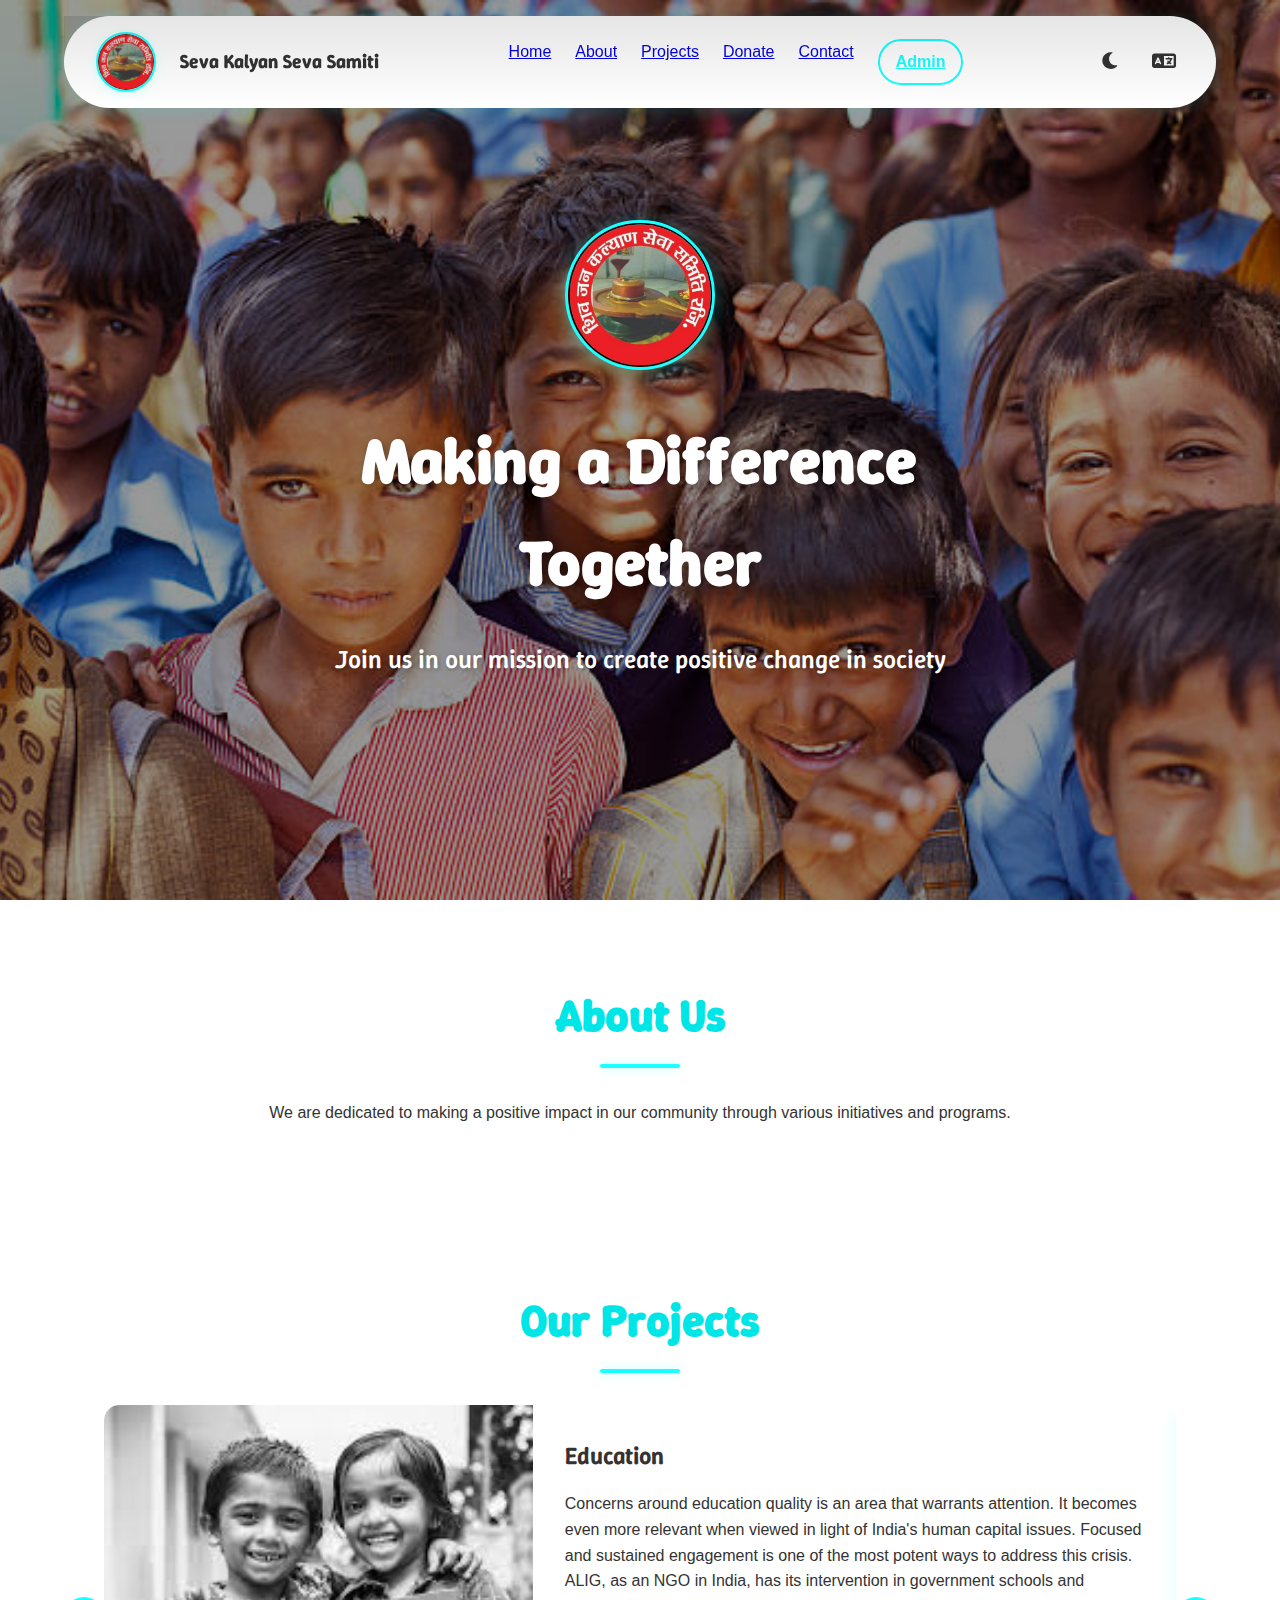
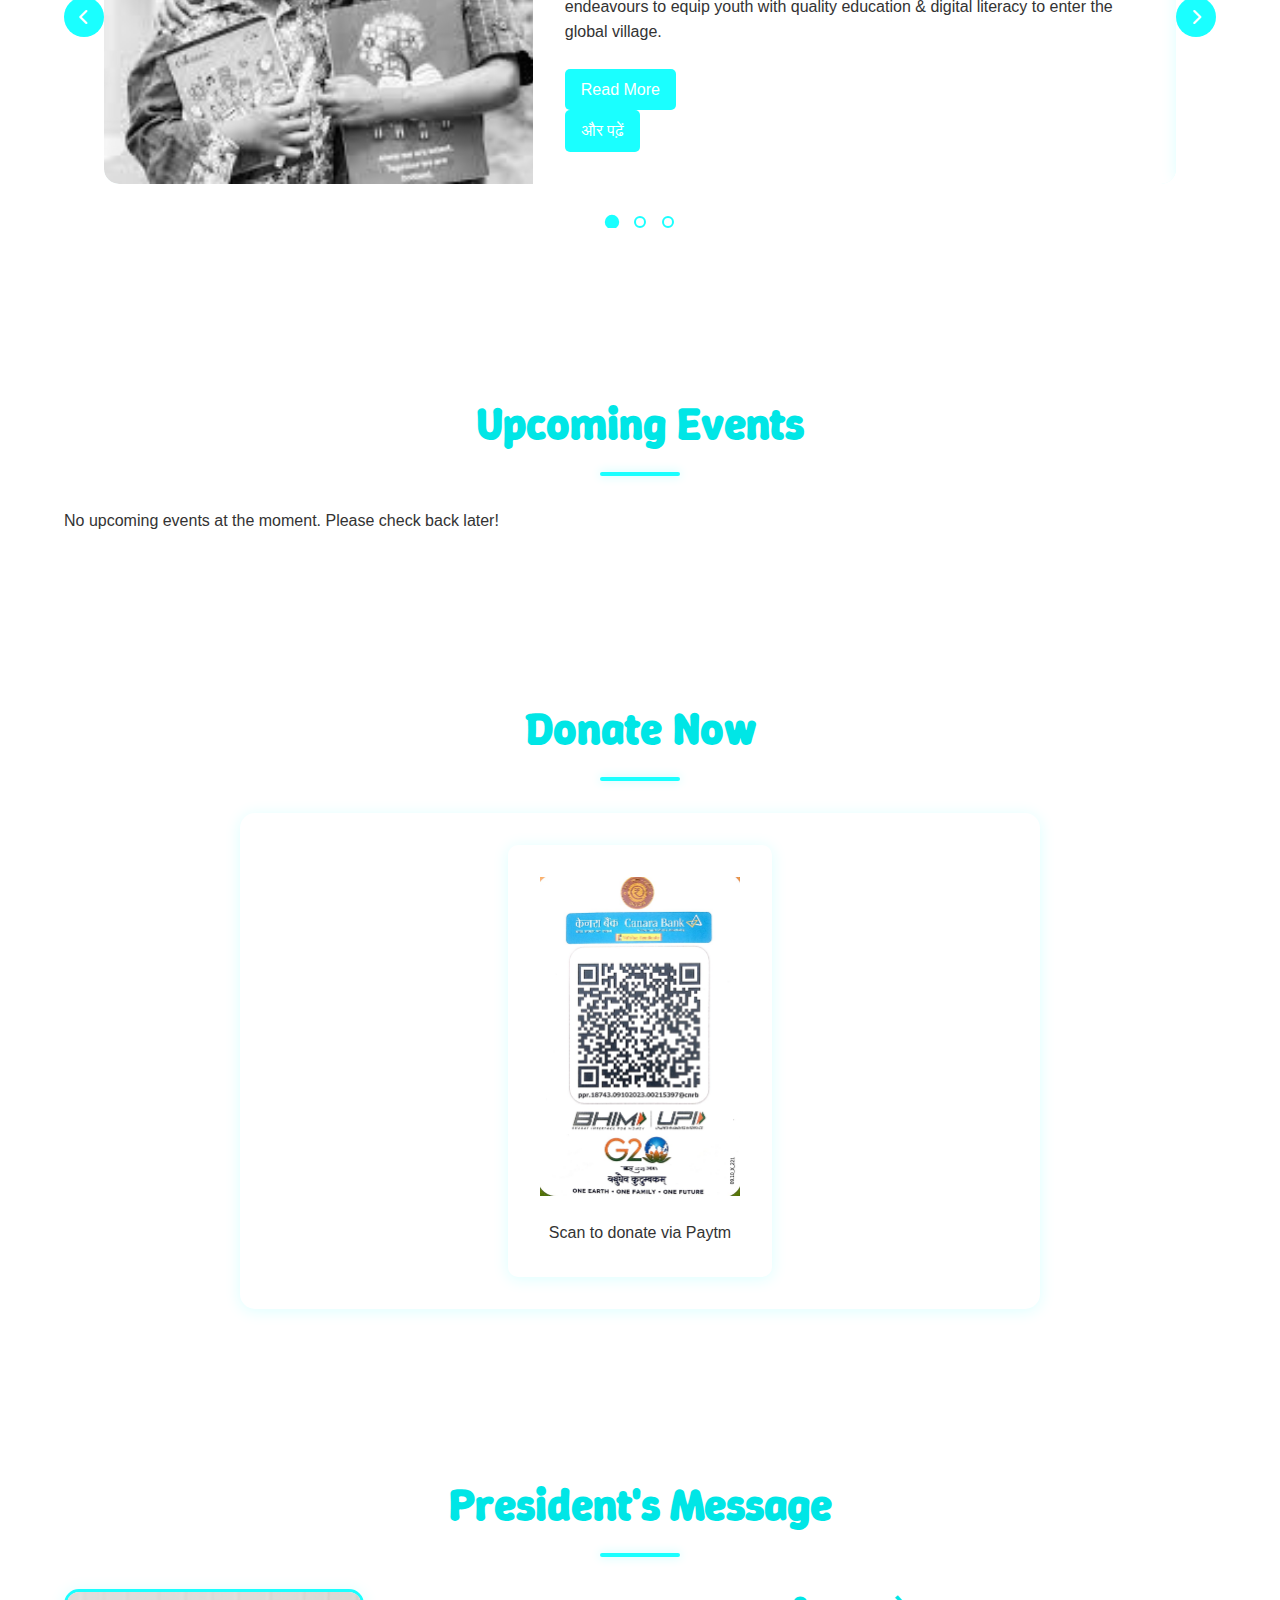
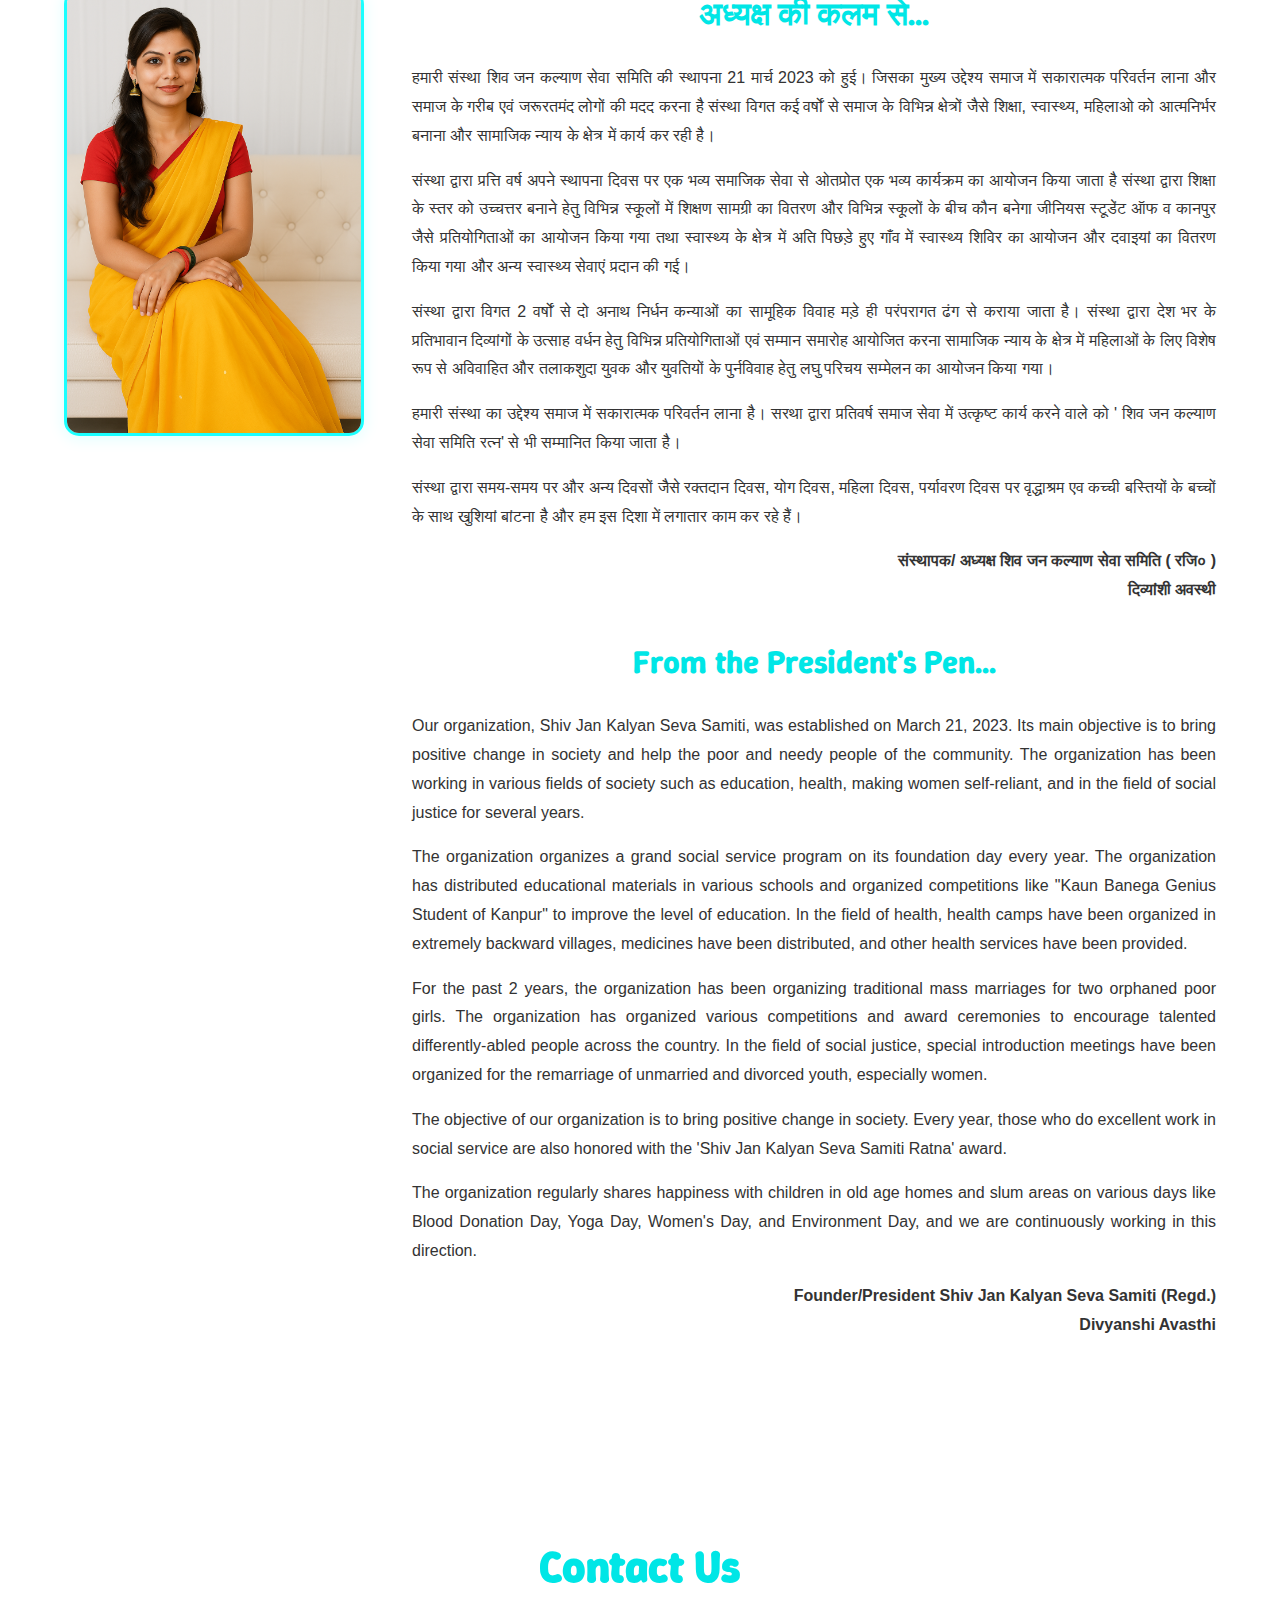
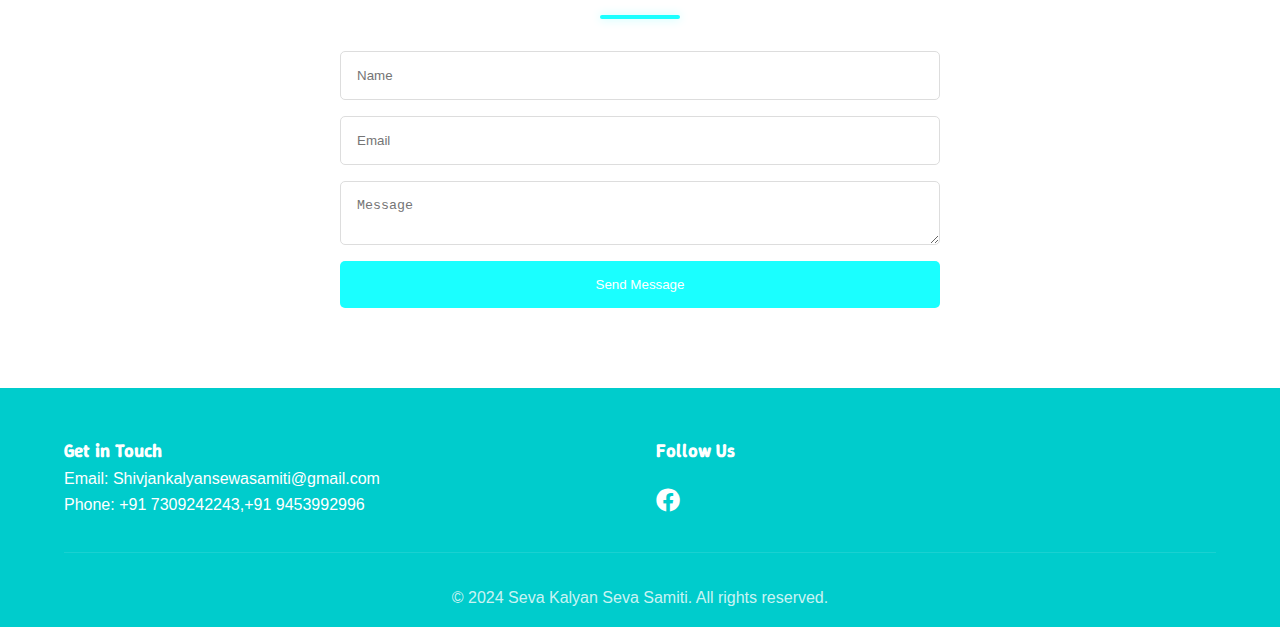
==== commit 2f95a269: "fix bug in smaller screen" ====
--- a/index.html
+++ b/index.html
@@ -1,207 +1,248 @@
-<!DOCTYPE html>
-<html lang="en">
-<head>
-    <meta charset="UTF-8">
-    <meta name="viewport" content="width=device-width, initial-scale=1.0">
-    <title>NGO Website</title>
-    <link rel="preconnect" href="https://fonts.googleapis.com">
-    <link rel="preconnect" href="https://fonts.gstatic.com" crossorigin>
-    <link href="https://fonts.googleapis.com/css2?family=Winky+Sans:ital,wght@0,300..900;1,300..900&display=swap" rel="stylesheet">
-    <link rel="stylesheet" href="styles.css">
-    <link rel="stylesheet" href="https://cdnjs.cloudflare.com/ajax/libs/font-awesome/6.0.0/css/all.min.css">
-</head>
-<body>
-    <header>
-        <nav class="navbar">
-            <div class="logo">
-                <img src="logo.png" alt="सेवा कल्याण सेवा समिति Logo" class="logo-img">
-                <div class="logo-text">
-                    <h1 class="en">Seva Kalyan Seva Samiti</h1>
-                    <h1 class="hi">सेवा कल्याण सेवा समिति</h1>
-                </div>
-            </div>
-            <button class="hamburger">
-                <i class="fas fa-bars"></i>
-            </button>
-            <div class="nav-links">
-                <a href="#home">Home</a>
-                <a href="#about">About</a>
-                <a href="#projects">Projects</a>
-                <a href="#donate">Donate</a>
-                <a href="#contact">Contact</a>
-                <a href="admin-login.html" class="admin-link">Admin</a>
-            </div>
-            <div class="nav-controls">
-                <button id="darkModeToggle">
-                    <i class="fas fa-moon"></i>
-                </button>
-                <button id="languageToggle">
-                    <i class="fas fa-language"></i>
-                </button>
-            </div>
-        </nav>
-    </header>
-
-    <main>
-        <section id="home" class="hero">
-            <div class="hero-background"></div>
-            <div class="hero-content">
-                <div class="hero-text">
-                    <h1 class="en">Making a Difference Together</h1>
-                    <h1 class="hi">साथ मिलकर बदलाव लाएं</h1>
-                    <p class="en">Join us in our mission to create positive change in society</p>
-                    <p class="hi">समाज में सकारात्मक बदलाव लाने के लिए हमारे साथ जुड़ें</p>
-                </div>
-            </div>
-        </section>
-
-        <section id="about" class="about">
-            <h2 class="en">About Us</h2>
-            <h2 class="hi">हमारे बारे में</h2>
-            <div class="about-content">
-                <p class="en">We are dedicated to making a positive impact in our community through various initiatives and programs.</p>
-                <p class="hi">हम विभिन्न पहलों और कार्यक्रमों के माध्यम से अपने समुदाय में सकारात्मक प्रभाव डालने के लिए समर्पित हैं।</p>
-            </div>
-        </section>
-
-        <section id="projects" class="projects">
-            <h2 class="en">Our Projects</h2>
-            <h2 class="hi">हमारे प्रोजेक्ट्स</h2>
-            
-            <div class="carousel-container">
-                <button class="carousel-button prev">
-                    <i class="fas fa-chevron-left"></i>
-                </button>
-                
-                <div class="carousel-track-container">
-                    <div class="carousel-track">
-                        <!-- Education Card -->
-                        <div class="carousel-card">
-                            <div class="card-image">
-                                <img src="education.jpeg" alt="Education">
-                            </div>
-                            <div class="card-content">
-                                <h3 class="en">Education</h3>
-                                <h3 class="hi">शिक्षा</h3>
-                                <p class="en">Concerns around education quality is an area that warrants attention. It becomes even more relevant when viewed in light of India's human capital issues. Focused and sustained engagement is one of the most potent ways to address this crisis. ALIG, as an NGO in India, has its intervention in government schools and endeavours to equip youth with quality education & digital literacy to enter the global village.</p>
-                                <p class="hi">शिक्षा की गुणवत्ता के बारे में चिंताएं एक ऐसा क्षेत्र है जो ध्यान देने योग्य है। भारत की मानव पूंजी के मुद्दों के संदर्भ में यह और भी प्रासंगिक हो जाता है।</p>
-                                <a href="programs.html#education" class="read-more en">Read More</a>
-                                <a href="programs.html#education" class="read-more hi">और पढ़ें</a>
-                            </div>
-                        </div>
-
-                        <!-- Health Card -->
-                        <div class="carousel-card">
-                            <div class="card-image">
-                                <img src="health.jpeg" alt="Health & Emergency">
-                            </div>
-                            <div class="card-content">
-                                <h3 class="en">Health & Emergency</h3>
-                                <h3 class="hi">स्वास्थ्य और आपातकाल</h3>
-                                <p class="en">India has more than half of its population under the age of twenty-five years, a proportion which is larger than any other country in the world. It is thus imperative to address issues pertaining to the health of this young population. ALIG as a responsible NGO in India, shoulders its responsibility by imparting training on health & emergency subjects to ensure our youth's well-being and to keep them prepared for such exigencies.</p>
-                                <p class="hi">भारत की आधी से अधिक आबादी पच्चीस वर्ष से कम आयु की है, जो दुनिया के किसी भी अन्य देश की तुलना में अधिक है।</p>
-                                <a href="programs.html#health" class="read-more en">Read More</a>
-                                <a href="programs.html#health" class="read-more hi">और पढ़ें</a>
-                            </div>
-                        </div>
-
-                        <!-- Skill Card -->
-                        <div class="carousel-card">
-                            <div class="card-image">
-                                <img src="skill.jpeg" alt="Skill Development">
-                            </div>
-                            <div class="card-content">
-                                <h3 class="en">Skill Development</h3>
-                                <h3 class="hi">कौशल विकास</h3>
-                                <p class="en">Skill is a valuable tool to empower a person with financial independence and social equality. India, with more than 65% of its population in the working age group, needs to train this large section of the society for its development. As an NGO in India, ALIG provides occupational trainings and employment-oriented workshops & courses to help individuals develop vocational skills and contribute towards India's development.</p>
-                                <p class="hi">कौशल एक महत्वपूर्ण उपकरण है जो व्यक्ति को वित्तीय स्वतंत्रता और सामाजिक समानता के साथ सशक्त बनाता है।</p>
-                                <a href="programs.html#skill" class="read-more en">Read More</a>
-                                <a href="programs.html#skill" class="read-more hi">और पढ़ें</a>
-                            </div>
-                        </div>
-                    </div>
-                </div>
-
-                <button class="carousel-button next">
-                    <i class="fas fa-chevron-right"></i>
-                </button>
-
-                <div class="carousel-nav">
-                    <button class="carousel-indicator active" data-index="0"></button>
-                    <button class="carousel-indicator" data-index="1"></button>
-                    <button class="carousel-indicator" data-index="2"></button>
-                </div>
-            </div>
-        </section>
-
-        <section id="events" class="events">
-            <h2 class="en">Upcoming Events</h2>
-            <h2 class="hi">आगामी कार्यक्रम</h2>
-            <div class="events-grid" id="mainEventsGrid">
-                <!-- Events will be dynamically added here -->
-            </div>
-        </section>
-
-        <section id="donate" class="donate">
-            <h2 class="en">Donate Now</h2>
-            <h2 class="hi">अभी दान करें</h2>
-            <div class="donation-container">
-                <div class="qr-code">
-                    <img src="QRCODE.jpg" alt="Paytm QR Code">
-                    <p class="en">Scan to donate via Paytm</p>
-                    <p class="hi">Paytm के माध्यम से दान करने के लिए स्कैन करें</p>
-                </div>
-            </div>
-        </section>
-
-        <section id="contact" class="contact">
-            <h2 class="en">Contact Us</h2>
-            <h2 class="hi">संपर्क करें</h2>
-            <div class="contact-form">
-                <form>
-                    <input type="text" 
-                           placeholder="Name" 
-                           data-placeholder-en="Name" 
-                           data-placeholder-hi="नाम">
-                    <input type="email" 
-                           placeholder="Email" 
-                           data-placeholder-en="Email" 
-                           data-placeholder-hi="ईमेल">
-                    <textarea placeholder="Message" 
-                              data-placeholder-en="Message" 
-                              data-placeholder-hi="संदेश"></textarea>
-                    <button type="submit" class="en">Send Message</button>
-                    <button type="submit" class="hi">संदेश भेजें</button>
-                </form>
-            </div>
-        </section>
-    </main>
-
-    <footer>
-        <div class="footer-content">
-            <div class="footer-section">
-                <h3 class="en">Get in Touch</h3>
-                <h3 class="hi">संपर्क में रहें</h3>
-                <p class="en">Email: contact@ngoname.org</p>
-                <p class="en">Phone: +91 1234567890</p>
-            </div>
-            <div class="footer-section">
-                <h3 class="en">Follow Us</h3>
-                <h3 class="hi">हमें फॉलो करें</h3>
-                <div class="social-links">
-                    <a href="#"><i class="fab fa-facebook"></i></a>
-                    <a href="#"><i class="fab fa-twitter"></i></a>
-                    <a href="#"><i class="fab fa-instagram"></i></a>
-                    <a href="#"><i class="fab fa-linkedin"></i></a>
-                </div>
-            </div>
-        </div>
-        <div class="footer-bottom">
-            <p class="en">&copy; 2024 NGO Name. All rights reserved.</p>
-            <p class="hi">&copy; 2024 एनजीओ नाम। सर्वाधिकार सुरक्षित।</p>
-        </div>
-    </footer>
-
-    <script src="script.js"></script>
-</body>
+<!DOCTYPE html>
+<html lang="en">
+<head>
+    <meta charset="UTF-8">
+    <meta name="viewport" content="width=device-width, initial-scale=1.0">
+    <title>Seva Kalyan Seva Samiti</title>
+    <link rel="icon" type="image/png" href="logo.png">
+    <link rel="preconnect" href="https://fonts.googleapis.com">
+    <link rel="preconnect" href="https://fonts.gstatic.com" crossorigin>
+    <link href="https://fonts.googleapis.com/css2?family=Winky+Sans:ital,wght@0,300..900;1,300..900&display=swap" rel="stylesheet">
+    <link rel="stylesheet" href="styles.css">
+    <link rel="stylesheet" href="https://cdnjs.cloudflare.com/ajax/libs/font-awesome/6.0.0/css/all.min.css">
+</head>
+<body>
+    <header>
+        <nav class="navbar">
+            <div class="logo">
+                <img src="logo.png" alt="सेवा कल्याण सेवा समिति Logo" class="logo-img">
+                <div class="logo-text">
+                    <h1 class="en">Seva Kalyan Seva Samiti</h1>
+                    <h1 class="hi">सेवा कल्याण सेवा समिति</h1>
+                </div>
+            </div>
+            <button class="hamburger">
+                <i class="fas fa-bars"></i>
+            </button>
+            <div class="nav-links">
+                <a href="#home">Home</a>
+                <a href="#about">About</a>
+                <a href="#projects">Projects</a>
+                <a href="#donate">Donate</a>
+                <a href="#contact">Contact</a>
+                <a href="admin-login.html" class="admin-link">Admin</a>
+            </div>
+            <div class="nav-controls">
+                <button id="darkModeToggle">
+                    <i class="fas fa-moon"></i>
+                </button>
+                <button id="languageToggle">
+                    <i class="fas fa-language"></i>
+                </button>
+            </div>
+        </nav>
+    </header>
+
+    <main>
+        <section id="home" class="hero">
+            <div class="hero-background"></div>
+            <div class="hero-content">
+                <div class="hero-text">
+                    <div class="hero-logo">
+                        <img src="logo.png" alt="सेवा कल्याण सेवा समिति Logo" class="hero-logo-img">
+                    </div>
+                    <h1 class="en">Making a Difference Together</h1>
+                    <h1 class="hi">साथ मिलकर बदलाव लाएं</h1>
+                    <p class="en">Join us in our mission to create positive change in society</p>
+                    <p class="hi">समाज में सकारात्मक बदलाव लाने के लिए हमारे साथ जुड़ें</p>
+                </div>
+            </div>
+        </section>
+
+        <section id="about" class="about">
+            <h2 class="en">About Us</h2>
+            <h2 class="hi">हमारे बारे में</h2>
+            <div class="about-content">
+                <p class="en">We are dedicated to making a positive impact in our community through various initiatives and programs.</p>
+                <p class="hi">हम विभिन्न पहलों और कार्यक्रमों के माध्यम से अपने समुदाय में सकारात्मक प्रभाव डालने के लिए समर्पित हैं।</p>
+            </div>
+        </section>
+
+        
+
+        <section id="projects" class="projects">
+            <h2 class="en">Our Projects</h2>
+            <h2 class="hi">हमारे प्रोजेक्ट्स</h2>
+            
+            <div class="carousel-container">
+                <button class="carousel-button prev">
+                    <i class="fas fa-chevron-left"></i>
+                </button>
+                
+                <div class="carousel-track-container">
+                    <div class="carousel-track">
+                        <!-- Education Card -->
+                        <div class="carousel-card">
+                            <div class="card-image">
+                                <img src="education.jpeg" alt="Education">
+                            </div>
+                            <div class="card-content">
+                                <h3 class="en">Education</h3>
+                                <h3 class="hi">शिक्षा</h3>
+                                <p class="en">Concerns around education quality is an area that warrants attention. It becomes even more relevant when viewed in light of India's human capital issues. Focused and sustained engagement is one of the most potent ways to address this crisis. ALIG, as an NGO in India, has its intervention in government schools and endeavours to equip youth with quality education & digital literacy to enter the global village.</p>
+                                <p class="hi">शिक्षा की गुणवत्ता के बारे में चिंताएं एक ऐसा क्षेत्र है जो ध्यान देने योग्य है। भारत की मानव पूंजी के मुद्दों के संदर्भ में यह और भी प्रासंगिक हो जाता है।</p>
+                                <a href="programs.html#education" class="read-more en">Read More</a>
+                                <a href="programs.html#education" class="read-more hi">और पढ़ें</a>
+                            </div>
+                        </div>
+
+                        <!-- Health Card -->
+                        <div class="carousel-card">
+                            <div class="card-image">
+                                <img src="health.jpeg" alt="Health & Emergency">
+                            </div>
+                            <div class="card-content">
+                                <h3 class="en">Health & Emergency</h3>
+                                <h3 class="hi">स्वास्थ्य और आपातकाल</h3>
+                                <p class="en">India has more than half of its population under the age of twenty-five years, a proportion which is larger than any other country in the world. It is thus imperative to address issues pertaining to the health of this young population. ALIG as a responsible NGO in India, shoulders its responsibility by imparting training on health & emergency subjects to ensure our youth's well-being and to keep them prepared for such exigencies.</p>
+                                <p class="hi">भारत की आधी से अधिक आबादी पच्चीस वर्ष से कम आयु की है, जो दुनिया के किसी भी अन्य देश की तुलना में अधिक है।</p>
+                                <a href="programs.html#health" class="read-more en">Read More</a>
+                                <a href="programs.html#health" class="read-more hi">और पढ़ें</a>
+                            </div>
+                        </div>
+
+                        <!-- Skill Card -->
+                        <div class="carousel-card">
+                            <div class="card-image">
+                                <img src="skill.jpeg" alt="Skill Development">
+                            </div>
+                            <div class="card-content">
+                                <h3 class="en">Skill Development</h3>
+                                <h3 class="hi">कौशल विकास</h3>
+                                <p class="en">Skill is a valuable tool to empower a person with financial independence and social equality. India, with more than 65% of its population in the working age group, needs to train this large section of the society for its development. As an NGO in India, ALIG provides occupational trainings and employment-oriented workshops & courses to help individuals develop vocational skills and contribute towards India's development.</p>
+                                <p class="hi">कौशल एक महत्वपूर्ण उपकरण है जो व्यक्ति को वित्तीय स्वतंत्रता और सामाजिक समानता के साथ सशक्त बनाता है।</p>
+                                <a href="programs.html#skill" class="read-more en">Read More</a>
+                                <a href="programs.html#skill" class="read-more hi">और पढ़ें</a>
+                            </div>
+                        </div>
+                    </div>
+                </div>
+
+                <button class="carousel-button next">
+                    <i class="fas fa-chevron-right"></i>
+                </button>
+
+                <div class="carousel-nav">
+                    <button class="carousel-indicator active" data-index="0"></button>
+                    <button class="carousel-indicator" data-index="1"></button>
+                    <button class="carousel-indicator" data-index="2"></button>
+                </div>
+            </div>
+        </section>
+        
+
+        <section id="events" class="events">
+            <h2 class="en">Upcoming Events</h2>
+            <h2 class="hi">आगामी कार्यक्रम</h2>
+            <div class="events-grid" id="mainEventsGrid">
+                <!-- Events will be dynamically added here -->
+            </div>
+        </section>
+
+        <section id="donate" class="donate">
+            <h2 class="en">Donate Now</h2>
+            <h2 class="hi">अभी दान करें</h2>
+            <div class="donation-container">
+                <div class="qr-code">
+                    <img src="QRCODE.jpg" alt="Paytm QR Code">
+                    <p class="en">Scan to donate via Paytm</p>
+                    <p class="hi">Paytm के माध्यम से दान करने के लिए स्कैन करें</p>
+                </div>
+            </div>
+        </section>
+
+        
+        <section id="volunteer" class="volunteer">
+            <h2 class="en">President's Message</h2>
+            <h2 class="hi">अध्यक्ष का संदेश</h2>
+            <div class="volunteer-content">
+                <div class="president-photo">
+                    <img src="president.png" alt="President Photo" class="president-img">
+                </div>
+                <div class="president-message">
+                    <div class="message-hi">
+                        <h3>अध्यक्ष की कलम से...</h3>
+                        <p>हमारी संस्था शिव जन कल्याण सेवा समिति की स्थापना 21 मार्च 2023 को हुई। जिसका मुख्य उद्देश्य समाज में सकारात्मक परिवर्तन लाना और समाज के गरीब एवं जरूरतमंद लोगों की मदद करना है संस्था विगत कई वर्षों से समाज के विभिन्न क्षेत्रों जैसे शिक्षा, स्वास्थ्य, महिलाओ को आत्मनिर्भर बनाना और सामाजिक न्याय के क्षेत्र में कार्य कर रही है।</p>
+                        <p>संस्था द्वारा प्रत्ति वर्ष अपने स्थापना दिवस पर एक भव्य समाजिक सेवा से ओतप्रोत एक भव्य कार्यक्रम का आयोजन किया जाता है संस्था द्वारा शिक्षा के स्तर को उच्चत्तर बनाने हेतु विभिन्न स्कूलों में शिक्षण सामग्री का वितरण और विभिन्न स्कूलों के बीच कौन बनेगा जीनियस स्टूडेंट ऑफ व कानपुर जैसे प्रतियोगिताओं का आयोजन किया गया तथा स्वास्थ्य के क्षेत्र में अति पिछड़े हुए गाँव में स्वास्थ्य शिविर का आयोजन और दवाइयां का वितरण किया गया और अन्य स्वास्थ्य सेवाएं प्रदान की गई।</p>
+                        <p>संस्था द्वारा विगत 2 वर्षों से दो अनाथ निर्धन कन्याओं का सामूहिक विवाह मड़े ही परंपरागत ढंग से कराया जाता है। संस्था द्वारा देश भर के प्रतिभावान दिव्यांगों के उत्साह वर्धन हेतु विभिन्न प्रतियोगिताओं एवं सम्मान समारोह आयोजित करना सामाजिक न्याय के क्षेत्र में महिलाओं के लिए विशेष रूप से अविवाहित और तलाकशुदा युवक और युवतियों के पुर्नविवाह हेतु लघु परिचय सम्मेलन का आयोजन किया गया।</p>
+                        <p>हमारी संस्था का उद्देश्य समाज में सकारात्मक परिवर्तन लाना है। सरथा द्वारा प्रतिवर्ष समाज सेवा में उत्कृष्ट कार्य करने वाले को ' शिव जन कल्याण सेवा समिति रत्न' से भी सम्मानित किया जाता है।</p>
+                        <p>संस्था द्वारा समय-समय पर और अन्य दिवसों जैसे रक्तदान दिवस, योग दिवस, महिला दिवस, पर्यावरण दिवस पर वृद्धाश्रम एव कच्ची बस्तियों के बच्चों के साथ खुशियां बांटना है और हम इस दिशा में लगातार काम कर रहे हैं।</p>
+                        <p>संस्थापक/ अध्यक्ष शिव जन कल्याण सेवा समिति ( रजि० )<br>दिव्यांशी अवस्थी</p>
+                    </div>
+                    <div class="message-en">
+                        <h3>From the President's Pen...</h3>
+                        <p>Our organization, Shiv Jan Kalyan Seva Samiti, was established on March 21, 2023. Its main objective is to bring positive change in society and help the poor and needy people of the community. The organization has been working in various fields of society such as education, health, making women self-reliant, and in the field of social justice for several years.</p>
+                        <p>The organization organizes a grand social service program on its foundation day every year. The organization has distributed educational materials in various schools and organized competitions like "Kaun Banega Genius Student of Kanpur" to improve the level of education. In the field of health, health camps have been organized in extremely backward villages, medicines have been distributed, and other health services have been provided.</p>
+                        <p>For the past 2 years, the organization has been organizing traditional mass marriages for two orphaned poor girls. The organization has organized various competitions and award ceremonies to encourage talented differently-abled people across the country. In the field of social justice, special introduction meetings have been organized for the remarriage of unmarried and divorced youth, especially women.</p>
+                        <p>The objective of our organization is to bring positive change in society. Every year, those who do excellent work in social service are also honored with the 'Shiv Jan Kalyan Seva Samiti Ratna' award.</p>
+                        <p>The organization regularly shares happiness with children in old age homes and slum areas on various days like Blood Donation Day, Yoga Day, Women's Day, and Environment Day, and we are continuously working in this direction.</p>
+                        <p>Founder/President Shiv Jan Kalyan Seva Samiti (Regd.)<br>Divyanshi Avasthi</p>
+                    </div>
+                </div>
+            </div>
+        </section>
+
+        <section id="contact" class="contact">
+            <h2 class="en">Contact Us</h2>
+            <h2 class="hi">संपर्क करें</h2>
+            <div class="contact-form">
+                <form>
+                    <input type="text" 
+                           placeholder="Name" 
+                           data-placeholder-en="Name" 
+                           data-placeholder-hi="नाम">
+                    <input type="email" 
+                           placeholder="Email" 
+                           data-placeholder-en="Email" 
+                           data-placeholder-hi="ईमेल">
+                    <textarea placeholder="Message" 
+                              data-placeholder-en="Message" 
+                              data-placeholder-hi="संदेश"></textarea>
+                    <button type="submit" class="en">Send Message</button>
+                    <button type="submit" class="hi">संदेश भेजें</button>
+                </form>
+            </div>
+        </section>
+    </main>
+
+    <footer>
+        <div class="footer-content">
+            <div class="footer-section">
+                <h3 class="en">Get in Touch</h3>
+                <h3 class="hi ">संपर्क में रहें</h3>
+                <p class="en" >Email: Shivjankalyansewasamiti@gmail.com</p>
+                <p class="en">Phone: +91 7309242243,+91 9453992996</p>
+                <p class="hi" >Email: Shivjankalyansewasamiti@gmail.com</p>
+                <p class="hi">Phone: +91 7309242243,+91 9453992996</p>
+            </div>
+            <div class="footer-section">
+                <h3 class="en">Follow Us</h3>
+                <h3 class="hi">हमें फॉलो करें</h3>
+                <div class="social-links">
+                    <a href="https://www.facebook.com/share/16QbXZ2cA4/"><i class="fab fa-facebook"></i></a>
+                    <!-- aaega to edit kar dunga mai -->
+                    <!-- <a href="#"><i class="fab fa-twitter"></i></a>
+                    <a href="#"><i class="fab fa-instagram"></i></a> -->
+                    <!-- <a href="#"><i class="fab fa-linkedin"></i></a> -->
+                </div>
+            </div>
+        </div>
+        <div class="footer-bottom">
+            <p class="en">&copy; 2024 Seva Kalyan Seva Samiti. All rights reserved.</p>
+            <p class="hi">&copy; 2024 एनजीओ सेवा कल्याण सेवा समिति। सर्वाधिकार सुरक्षित।</p>
+        </div>
+    </footer>
+
+    <script src="script.js"></script>
+</body>
 </html> --- a/styles.css
+++ b/styles.css
@@ -113,6 +113,12 @@
     object-fit: cover;
     box-shadow: 0 2px 10px rgba(26, 255, 255, 0.2);
     border: 2px solid var(--primary-color);
+    transition: transform 0.3s ease, box-shadow 0.3s ease;
+}
+
+.logo-img:hover {
+    transform: scale(1.1);
+    box-shadow: 0 4px 15px rgba(26, 255, 255, 0.3);
 }
 
 .logo-text {
@@ -224,6 +230,93 @@
     max-width: 800px;
     margin: 0 auto;
     text-align: center;
+}
+
+/* Volunteer Section */
+.volunteer {
+    background-color: var(--bg-color);
+    padding: 5rem 5%;
+}
+
+.volunteer-content {
+    display: flex;
+    gap: 3rem;
+    max-width: 1200px;
+    margin: 0 auto;
+    align-items: flex-start;
+}
+
+.president-photo {
+    flex: 0 0 300px;
+    position: sticky;
+    top: 100px;
+}
+
+.president-img {
+    width: 100%;
+    height: auto;
+    border-radius: 15px;
+    box-shadow: var(--shadow);
+    border: 3px solid var(--primary-color);
+}
+
+.president-message {
+    flex: 1;
+}
+
+.president-message h3 {
+    color: var(--heading-color);
+    font-size: 2rem;
+    margin-bottom: 1.5rem;
+    text-align: center;
+}
+
+.message-hi, .message-en {
+    margin-bottom: 2rem;
+}
+
+.message-hi p, .message-en p {
+    margin-bottom: 1rem;
+    line-height: 1.8;
+    text-align: justify;
+}
+
+.message-hi p:last-child, .message-en p:last-child {
+    margin-bottom: 0;
+    font-weight: 600;
+    text-align: right;
+}
+
+[data-language="hi"] .message-en {
+    display: none;
+}
+
+[data-language="en"] .message-hi {
+    display: none;
+}
+
+@media (max-width: 992px) {
+    .volunteer-content {
+        flex-direction: column;
+        gap: 2rem;
+    }
+
+    .president-photo {
+        flex: 0 0 auto;
+        position: static;
+        max-width: 300px;
+        margin: 0 auto;
+    }
+}
+
+@media (max-width: 768px) {
+    .president-message h3 {
+        font-size: 1.8rem;
+    }
+
+    .message-hi p, .message-en p {
+        font-size: 0.95rem;
+    }
 }
 
 /* Projects Section */
@@ -415,6 +508,12 @@
     object-fit: cover;
     box-shadow: 0 2px 10px rgba(26, 255, 255, 0.2);
     border: 2px solid var(--primary-color);
+    transition: transform 0.3s ease, box-shadow 0.3s ease;
+}
+
+.logo-img:hover {
+    transform: scale(1.1);
+    box-shadow: 0 4px 15px rgba(26, 255, 255, 0.3);
 }
 
 .logo-text {
@@ -759,28 +858,32 @@
     max-width: 1200px;
     margin: 0 auto;
     padding: 0 40px;
+    overflow: hidden;
 }
 
 .carousel-track-container {
-    overflow: hidden;
     position: relative;
     border-radius: 15px;
+    width: 100%;
+    overflow: hidden;
 }
 
 .carousel-track {
     display: flex;
     transition: transform 0.5s ease-in-out;
-    height: 100%;
+    width: 100%;
 }
 
 .carousel-card {
     flex: 0 0 100%;
+    width: 100%;
     display: flex;
     background: var(--card-bg);
     border-radius: 15px;
     overflow: hidden;
     box-shadow: var(--shadow);
     transition: transform 0.3s ease;
+    margin: 0;
 }
 
 [data-theme="dark"] .carousel-card {
@@ -792,6 +895,7 @@
     flex: 0 0 40%;
     position: relative;
     overflow: hidden;
+    width: 40%;
 }
 
 .card-image img {
@@ -809,6 +913,7 @@
 
 .card-content {
     flex: 0 0 60%;
+    width: 60%;
     padding: 2rem;
     display: flex;
     flex-direction: column;
@@ -899,30 +1004,114 @@
 
 /* Responsive adjustments for carousel */
 @media (max-width: 992px) {
+    .carousel-container {
+        padding: 0 20px;
+    }
+
     .carousel-card {
         flex-direction: column;
     }
 
     .card-image {
         flex: 0 0 200px;
+        width: 100%;
     }
 
     .card-content {
         flex: 1;
+        width: 100%;
+        padding: 1.5rem;
+    }
+
+    .card-content h3 {
+        font-size: 1.3rem;
+    }
+
+    .card-content p {
+        font-size: 0.95rem;
+        margin-bottom: 1rem;
+    }
+
+    .carousel-button {
+        width: 35px;
+        height: 35px;
+        font-size: 0.9rem;
     }
 }
 
 @media (max-width: 768px) {
     .carousel-container {
-        padding: 0 20px;
+        padding: 0 15px;
+    }
+
+    .card-image {
+        flex: 0 0 180px;
     }
 
     .card-content {
-        padding: 1.5rem;
+        padding: 1.2rem;
     }
 
     .card-content h3 {
-        font-size: 1.25rem;
+        font-size: 1.2rem;
+    }
+
+    .card-content p {
+        font-size: 0.9rem;
+        line-height: 1.5;
+    }
+
+    .read-more {
+        padding: 0.4rem 0.8rem;
+        font-size: 0.9rem;
+    }
+
+    .carousel-button {
+        width: 30px;
+        height: 30px;
+        font-size: 0.8rem;
+    }
+
+    .carousel-nav {
+        margin-top: 1.5rem;
+    }
+
+    .carousel-indicator {
+        width: 10px;
+        height: 10px;
+    }
+}
+
+@media (max-width: 480px) {
+    .carousel-container {
+        padding: 0 10px;
+    }
+
+    .card-image {
+        flex: 0 0 160px;
+    }
+
+    .card-content {
+        padding: 1rem;
+    }
+
+    .card-content h3 {
+        font-size: 1.1rem;
+    }
+
+    .card-content p {
+        font-size: 0.85rem;
+    }
+
+    .read-more {
+        padding: 0.3rem 0.7rem;
+        font-size: 0.85rem;
+    }
+
+    .carousel-button {
+        width: 25px;
+        height: 25px;
+        font-size: 0.7rem;
     }
 }
 
@@ -1548,4 +1737,62 @@
 
 [data-theme="dark"] .close-button {
     color: var(--text-color);
+}
+
+/* Hero Logo */
+.hero-logo {
+    margin-bottom: 2rem;
+    animation: float 3s ease-in-out infinite;
+}
+
+.hero-logo-img {
+    width: 150px;
+    height: 150px;
+    border-radius: 50%;
+    object-fit: cover;
+    box-shadow: 0 4px 20px rgba(26, 255, 255, 0.3);
+    border: 3px solid var(--primary-color);
+    transition: transform 0.3s ease, box-shadow 0.3s ease;
+}
+
+.hero-logo-img:hover {
+    transform: scale(1.05);
+    box-shadow: 0 6px 25px rgba(26, 255, 255, 0.4);
+}
+
+@keyframes float {
+    0% {
+        transform: translateY(0px);
+    }
+    50% {
+        transform: translateY(-10px);
+    }
+    100% {
+        transform: translateY(0px);
+    }
+}
+
+/* Dark mode adjustments for logos */
+[data-theme="dark"] .logo-img,
+[data-theme="dark"] .hero-logo-img {
+    border-color: var(--primary-color);
+    box-shadow: 0 2px 10px rgba(26, 255, 255, 0.3);
+}
+
+[data-theme="dark"] .logo-img:hover,
+[data-theme="dark"] .hero-logo-img:hover {
+    box-shadow: 0 4px 20px rgba(26, 255, 255, 0.4);
+}
+
+/* Responsive adjustments for logos */
+@media (max-width: 768px) {
+    .hero-logo-img {
+        width: 120px;
+        height: 120px;
+    }
+    
+    .logo-img {
+        width: 50px;
+        height: 50px;
+    }
 } 